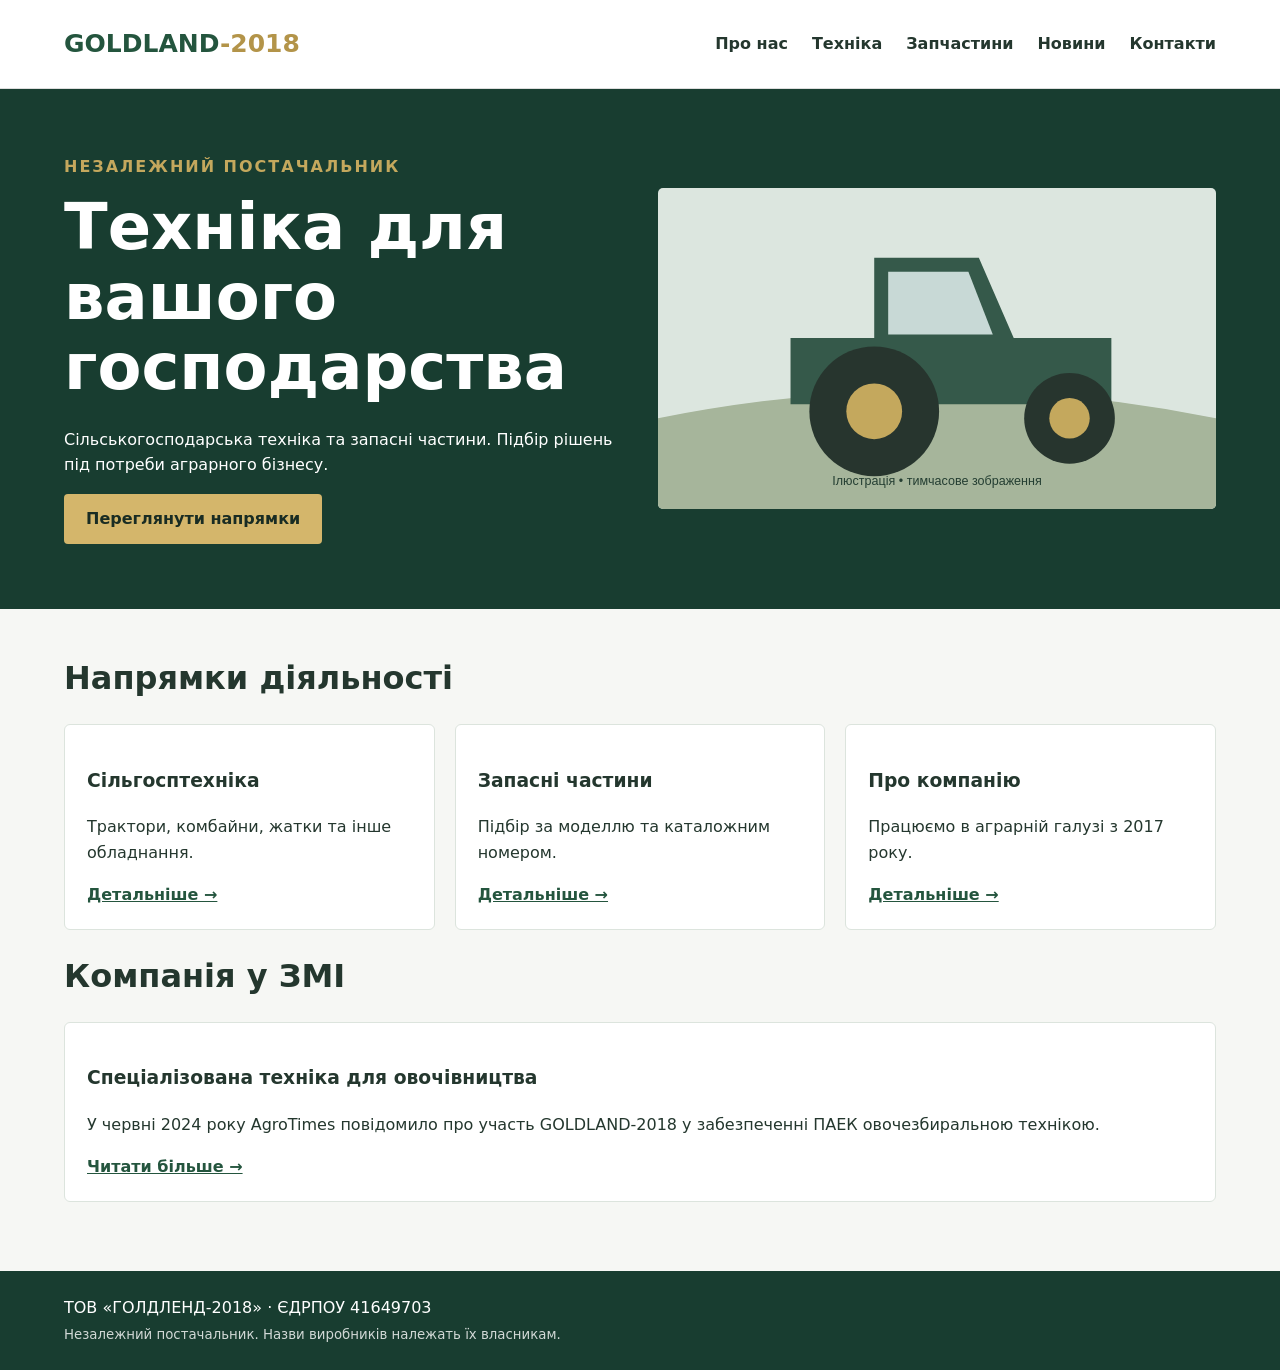
==== index.html @ c3d1851a "Build website: index.html" ====
<!doctype html><html lang="uk"><meta charset="utf-8"><meta name="viewport" content="width=device-width,initial-scale=1"><title>Головна | GOLDLAND-2018</title><link rel="stylesheet" href="css/site.css"><header><nav class="wrap"><a class="logo" href="index.html">GOLDLAND<span style="color:#b39449">-2018</span></a><a href="about.html">Про нас</a><a href="equipment.html">Техніка</a><a href="parts.html">Запчастини</a><a href="news.html">Новини</a><a href="contacts.html">Контакти</a></nav></header><main><section class="hero"><div class="wrap"><div><div class="eyebrow">НЕЗАЛЕЖНИЙ ПОСТАЧАЛЬНИК</div><h1>Техніка для вашого господарства</h1><p>Сільськогосподарська техніка та запасні частини. Підбір рішень під потреби аграрного бізнесу.</p><a class="btn" href="equipment.html">Переглянути напрямки</a></div><img src="assets/tractor.svg" alt="Тимчасова ілюстрація трактора"></div></section><section class="wrap"><h2>Напрямки діяльності</h2><div class="cards"><article class="card"><h3>Сільгосптехніка</h3><p>Трактори, комбайни, жатки та інше обладнання.</p><a href="equipment.html">Детальніше →</a></article><article class="card"><h3>Запасні частини</h3><p>Підбір за моделлю та каталожним номером.</p><a href="parts.html">Детальніше →</a></article><article class="card"><h3>Про компанію</h3><p>Працюємо в аграрній галузі з 2017 року.</p><a href="about.html">Детальніше →</a></article></div><h2>Компанія у ЗМІ</h2><article class="card"><h3>Спеціалізована техніка для овочівництва</h3><p>У червні 2024 року AgroTimes повідомило про участь GOLDLAND-2018 у забезпеченні ПАЕК овочезбиральною технікою.</p><a href="news.html">Читати більше →</a></article></section></main><footer><div class="wrap">ТОВ «ГОЛДЛЕНД-2018» · ЄДРПОУ 41649703<br><small>Незалежний постачальник. Назви виробників належать їх власникам.</small></div></footer></html>
---- css/site.css ----
*{box-sizing:border-box}body{margin:0;font:16px/1.6 system-ui,sans-serif;color:#24372e;background:#f6f7f4}a{color:inherit}header{background:white;border-bottom:1px solid #ddd;position:sticky;top:0;z-index:2}.wrap{max-width:1200px;margin:auto;padding:24px}nav{display:flex;align-items:center;gap:24px;flex-wrap:wrap}nav a{text-decoration:none;font-weight:600}.logo{font-size:25px;font-weight:900;color:#24553e;margin-right:auto}.hero{background:#183d30;color:white}.hero .wrap{display:grid;grid-template-columns:1fr 1fr;gap:36px;align-items:center;padding-block:65px}h1{font-size:clamp(36px,5vw,66px);line-height:1.1;margin:12px 0 24px}h2{font-size:32px;line-height:1.2}.eyebrow{color:#c4a85d;font-weight:800;letter-spacing:2px}.btn{display:inline-block;padding:12px 22px;background:#d4b66b;color:#192c23;text-decoration:none;font-weight:700;border-radius:4px}img{width:100%;display:block;border-radius:5px}.cards{display:grid;grid-template-columns:repeat(auto-fit,minmax(240px,1fr));gap:20px}.card{background:white;padding:22px;border:1px solid #dce4dd;border-radius:6px}.card a{font-weight:700;color:#24553e}footer{background:#183d30;color:white;margin-top:45px}small{opacity:.8}main{min-height:60vh}@media(max-width:720px){.hero .wrap{grid-template-columns:1fr}nav{gap:12px}.logo{width:100%}}
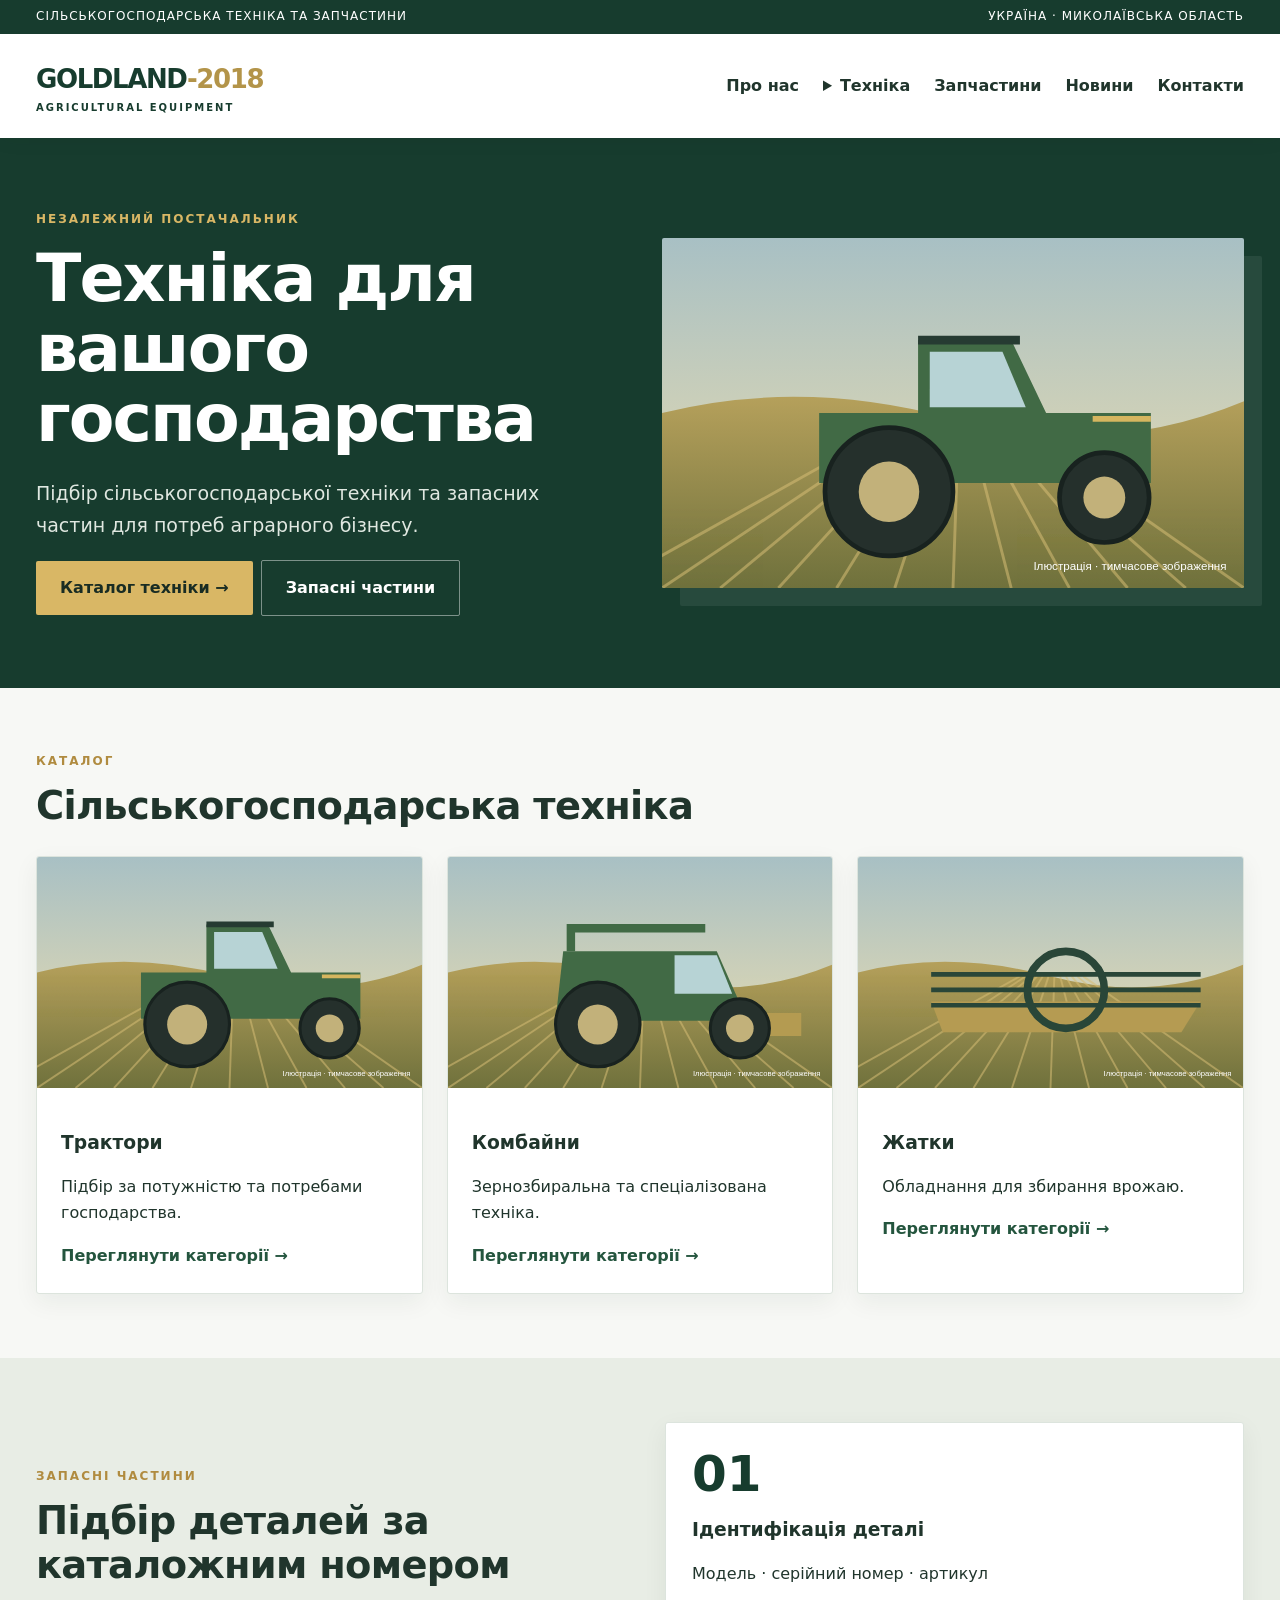
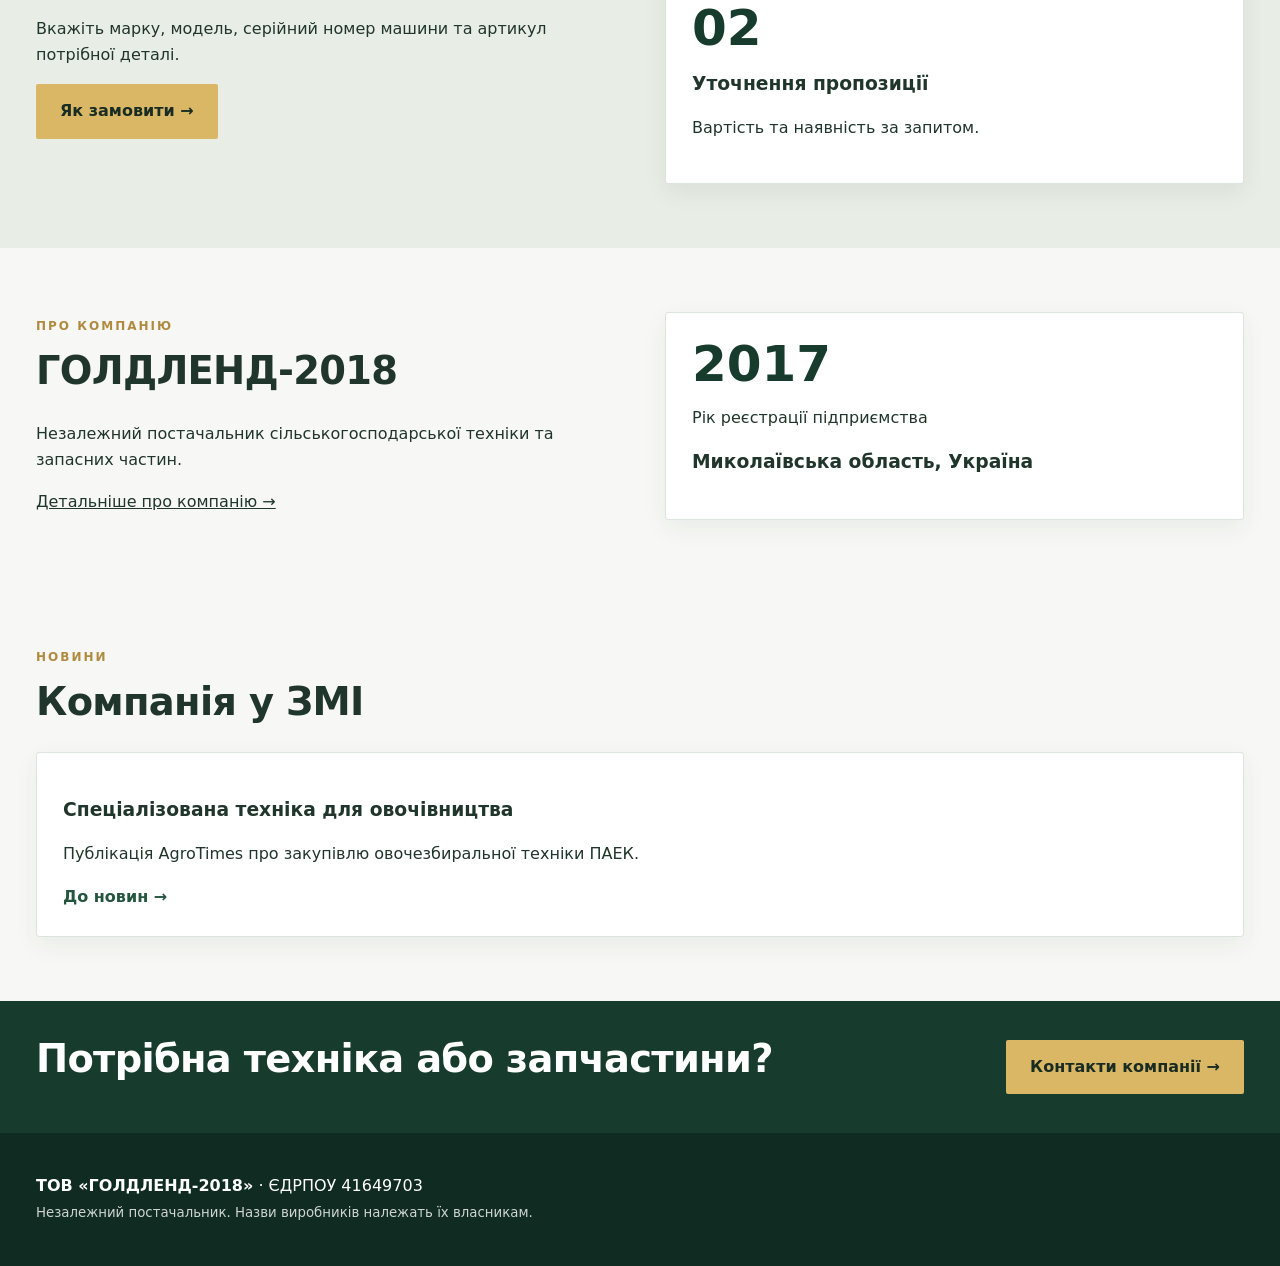
==== commit 68430c49: "Redesign homepage with catalog and navigation" ====
--- a/index.html
+++ b/index.html
@@ -1 +1 @@
-<!doctype html><html lang="uk"><meta charset="utf-8"><meta name="viewport" content="width=device-width,initial-scale=1"><title>Головна | GOLDLAND-2018</title><link rel="stylesheet" href="css/site.css"><header><nav class="wrap"><a class="logo" href="index.html">GOLDLAND<span style="color:#b39449">-2018</span></a><a href="about.html">Про нас</a><a href="equipment.html">Техніка</a><a href="parts.html">Запчастини</a><a href="news.html">Новини</a><a href="contacts.html">Контакти</a></nav></header><main><section class="hero"><div class="wrap"><div><div class="eyebrow">НЕЗАЛЕЖНИЙ ПОСТАЧАЛЬНИК</div><h1>Техніка для вашого господарства</h1><p>Сільськогосподарська техніка та запасні частини. Підбір рішень під потреби аграрного бізнесу.</p><a class="btn" href="equipment.html">Переглянути напрямки</a></div><img src="assets/tractor.svg" alt="Тимчасова ілюстрація трактора"></div></section><section class="wrap"><h2>Напрямки діяльності</h2><div class="cards"><article class="card"><h3>Сільгосптехніка</h3><p>Трактори, комбайни, жатки та інше обладнання.</p><a href="equipment.html">Детальніше →</a></article><article class="card"><h3>Запасні частини</h3><p>Підбір за моделлю та каталожним номером.</p><a href="parts.html">Детальніше →</a></article><article class="card"><h3>Про компанію</h3><p>Працюємо в аграрній галузі з 2017 року.</p><a href="about.html">Детальніше →</a></article></div><h2>Компанія у ЗМІ</h2><article class="card"><h3>Спеціалізована техніка для овочівництва</h3><p>У червні 2024 року AgroTimes повідомило про участь GOLDLAND-2018 у забезпеченні ПАЕК овочезбиральною технікою.</p><a href="news.html">Читати більше →</a></article></section></main><footer><div class="wrap">ТОВ «ГОЛДЛЕНД-2018» · ЄДРПОУ 41649703<br><small>Незалежний постачальник. Назви виробників належать їх власникам.</small></div></footer></html>+<!doctype html><html lang="uk"><head><meta charset="utf-8"><meta name="viewport" content="width=device-width,initial-scale=1"><meta name="description" content="ГОЛДЛЕНД-2018 — незалежний постачальник сільськогосподарської техніки та запасних частин."><title>GOLDLAND-2018 | Сільськогосподарська техніка</title><link rel="stylesheet" href="css/site.css"></head><body><header><div class="top"><div class="wrap"><span>СІЛЬСЬКОГОСПОДАРСЬКА ТЕХНІКА ТА ЗАПЧАСТИНИ</span><span>УКРАЇНА · МИКОЛАЇВСЬКА ОБЛАСТЬ</span></div></div><nav class="wrap"><a class="logo" href="index.html">GOLDLAND<span style="color:#b39449">-2018</span><small>AGRICULTURAL EQUIPMENT</small></a><a href="about.html">Про нас</a><details><summary>Техніка</summary><div class="menu"><a href="equipment.html">Уся техніка</a><a href="equipment.html">Трактори</a><a href="equipment.html">Комбайни та жатки</a></div></details><a href="parts.html">Запчастини</a><a href="news.html">Новини</a><a href="contacts.html">Контакти</a></nav></header><main><section class="hero"><div class="wrap"><div><div class="eyebrow">НЕЗАЛЕЖНИЙ ПОСТАЧАЛЬНИК</div><h1>Техніка для вашого господарства</h1><p>Підбір сільськогосподарської техніки та запасних частин для потреб аграрного бізнесу.</p><a class="btn" href="equipment.html">Каталог техніки →</a><a class="btn alt" href="parts.html">Запасні частини</a></div><img src="assets/field-tractor.svg" alt="Тимчасова ілюстрація трактора в полі"></div></section><section class="wrap section"><div class="eyebrow">КАТАЛОГ</div><h2>Сільськогосподарська техніка</h2><div class="cards"><article class="card machine"><img src="assets/field-tractor.svg" alt="Тимчасова ілюстрація: Трактори"><div class="body"><h3>Трактори</h3><p>Підбір за потужністю та потребами господарства.</p><a href="equipment.html">Переглянути категорії →</a></div></article><article class="card machine"><img src="assets/field-combine.svg" alt="Тимчасова ілюстрація: Комбайни"><div class="body"><h3>Комбайни</h3><p>Зернозбиральна та спеціалізована техніка.</p><a href="equipment.html">Переглянути категорії →</a></div></article><article class="card machine"><img src="assets/field-header.svg" alt="Тимчасова ілюстрація: Жатки"><div class="body"><h3>Жатки</h3><p>Обладнання для збирання врожаю.</p><a href="equipment.html">Переглянути категорії →</a></div></article></div></section><section class="band"><div class="wrap section split"><div><div class="eyebrow">ЗАПАСНІ ЧАСТИНИ</div><h2>Підбір деталей за каталожним номером</h2><p>Вкажіть марку, модель, серійний номер машини та артикул потрібної деталі.</p><a class="btn" href="parts.html">Як замовити →</a></div><div class="card"><div class="number">01</div><h3>Ідентифікація деталі</h3><p>Модель · серійний номер · артикул</p><div class="number">02</div><h3>Уточнення пропозиції</h3><p>Вартість та наявність за запитом.</p></div></div></section><section class="wrap section split"><div><div class="eyebrow">ПРО КОМПАНІЮ</div><h2>ГОЛДЛЕНД-2018</h2><p>Незалежний постачальник сільськогосподарської техніки та запасних частин.</p><a href="about.html">Детальніше про компанію →</a></div><div class="card"><div class="number">2017</div><p>Рік реєстрації підприємства</p><h3>Миколаївська область, Україна</h3></div></section><section class="wrap section"><div class="eyebrow">НОВИНИ</div><h2>Компанія у ЗМІ</h2><div class="card"><h3>Спеціалізована техніка для овочівництва</h3><p>Публікація AgroTimes про закупівлю овочезбиральної техніки ПАЕК.</p><a href="news.html">До новин →</a></div></section><section class="cta"><div class="wrap"><h2>Потрібна техніка або запчастини?</h2><a class="btn" href="contacts.html">Контакти компанії →</a></div></section></main><footer><div class="wrap"><strong>ТОВ «ГОЛДЛЕНД-2018»</strong> · ЄДРПОУ 41649703<br><small>Незалежний постачальник. Назви виробників належать їх власникам.</small></div></footer></body></html>
--- a/css/site.css
+++ b/css/site.css
@@ -1 +1 @@
-*{box-sizing:border-box}body{margin:0;font:16px/1.6 system-ui,sans-serif;color:#24372e;background:#f6f7f4}a{color:inherit}header{background:white;border-bottom:1px solid #ddd;position:sticky;top:0;z-index:2}.wrap{max-width:1200px;margin:auto;padding:24px}nav{display:flex;align-items:center;gap:24px;flex-wrap:wrap}nav a{text-decoration:none;font-weight:600}.logo{font-size:25px;font-weight:900;color:#24553e;margin-right:auto}.hero{background:#183d30;color:white}.hero .wrap{display:grid;grid-template-columns:1fr 1fr;gap:36px;align-items:center;padding-block:65px}h1{font-size:clamp(36px,5vw,66px);line-height:1.1;margin:12px 0 24px}h2{font-size:32px;line-height:1.2}.eyebrow{color:#c4a85d;font-weight:800;letter-spacing:2px}.btn{display:inline-block;padding:12px 22px;background:#d4b66b;color:#192c23;text-decoration:none;font-weight:700;border-radius:4px}img{width:100%;display:block;border-radius:5px}.cards{display:grid;grid-template-columns:repeat(auto-fit,minmax(240px,1fr));gap:20px}.card{background:white;padding:22px;border:1px solid #dce4dd;border-radius:6px}.card a{font-weight:700;color:#24553e}footer{background:#183d30;color:white;margin-top:45px}small{opacity:.8}main{min-height:60vh}@media(max-width:720px){.hero .wrap{grid-template-columns:1fr}nav{gap:12px}.logo{width:100%}}+:root{--green:#173c2e;--gold:#d9b765;--ink:#20352c;--muted:#65736b}*{box-sizing:border-box}body{margin:0;font:16px/1.65 system-ui,sans-serif;color:var(--ink);background:#f7f8f5}a{color:inherit}a:focus-visible,summary:focus-visible{outline:3px solid #b48a35;outline-offset:4px}.wrap{max-width:1320px;margin:auto;padding:24px 36px}header{background:white;position:sticky;top:0;z-index:5;box-shadow:0 2px 18px #142c2010}.top{background:var(--green);color:white;font-size:12px;letter-spacing:1px}.top .wrap{padding-block:7px;display:flex;justify-content:space-between}nav{display:flex;align-items:center;gap:24px;flex-wrap:wrap}nav a{text-decoration:none;font-weight:650}nav a:hover{color:#a27c2c}.logo{font-size:26px;font-weight:900;letter-spacing:-1.4px;color:var(--green);margin-right:auto}.logo small{display:block;font-size:10px;letter-spacing:2px;line-height:1.3}details{position:relative}summary{cursor:pointer;font-weight:650}details .menu{position:absolute;top:35px;left:0;min-width:230px;background:white;box-shadow:0 10px 30px #0002;padding:16px;display:grid;gap:10px}.hero{background:var(--green);color:white;overflow:hidden}.hero .wrap{display:grid;grid-template-columns:1fr 1fr;gap:44px;align-items:center;padding-block:72px}.hero img{aspect-ratio:5/3;object-fit:cover;border-radius:2px;box-shadow:18px 18px 0 #ffffff12}h1{font-size:clamp(38px,5.2vw,76px);line-height:1.05;letter-spacing:-2px;margin:15px 0 24px}h2{font-size:clamp(27px,3vw,42px);line-height:1.15;letter-spacing:-.7px;margin:12px 0 28px}h3{line-height:1.3}.hero p{font-size:19px;color:#e0e8e1;max-width:530px}.eyebrow{color:#b08b3f;font-size:12px;font-weight:850;letter-spacing:2px}.hero .eyebrow{color:var(--gold)}.btn{display:inline-block;padding:14px 24px;background:var(--gold);color:#192c23;text-decoration:none;font-weight:750;border-radius:2px}.btn:hover{background:#f0d28b}.btn.alt{background:transparent;color:white;border:1px solid #ffffff70;margin-left:8px}img{width:100%;display:block}.section{padding-block:64px}.cards{display:grid;grid-template-columns:repeat(auto-fit,minmax(240px,1fr));gap:24px}.card{background:white;padding:26px;border:1px solid #dce4dd;border-radius:3px;box-shadow:0 8px 24px #172e2010}.card a{font-weight:750;color:#24553e;text-decoration:none}.machine{padding:0;overflow:hidden}.machine img{aspect-ratio:5/3;object-fit:cover;transition:transform .3s}.machine:hover img{transform:scale(1.035)}.machine .body{padding:24px}.band{background:#e8ede5}.split{display:grid;grid-template-columns:1fr 1fr;gap:50px;align-items:center}.number{font-size:50px;font-weight:850;color:var(--green);line-height:1}.cta{background:var(--green);color:white}.cta .wrap{display:flex;align-items:center;justify-content:space-between;gap:24px}footer{background:#102b22;color:white;margin-top:0}footer .wrap{padding-block:40px}footer small{opacity:.8}main{min-height:60vh}@media(max-width:850px){.hero .wrap,.split{grid-template-columns:1fr}.wrap{padding-inline:20px}nav{gap:14px}.logo{width:100%}.hero .wrap{padding-block:40px}.section{padding-block:40px}.cta .wrap{display:block}.btn.alt{margin:8px 0}.top .wrap{display:block}details .menu{position:static;box-shadow:none}.hero img{box-shadow:none}}
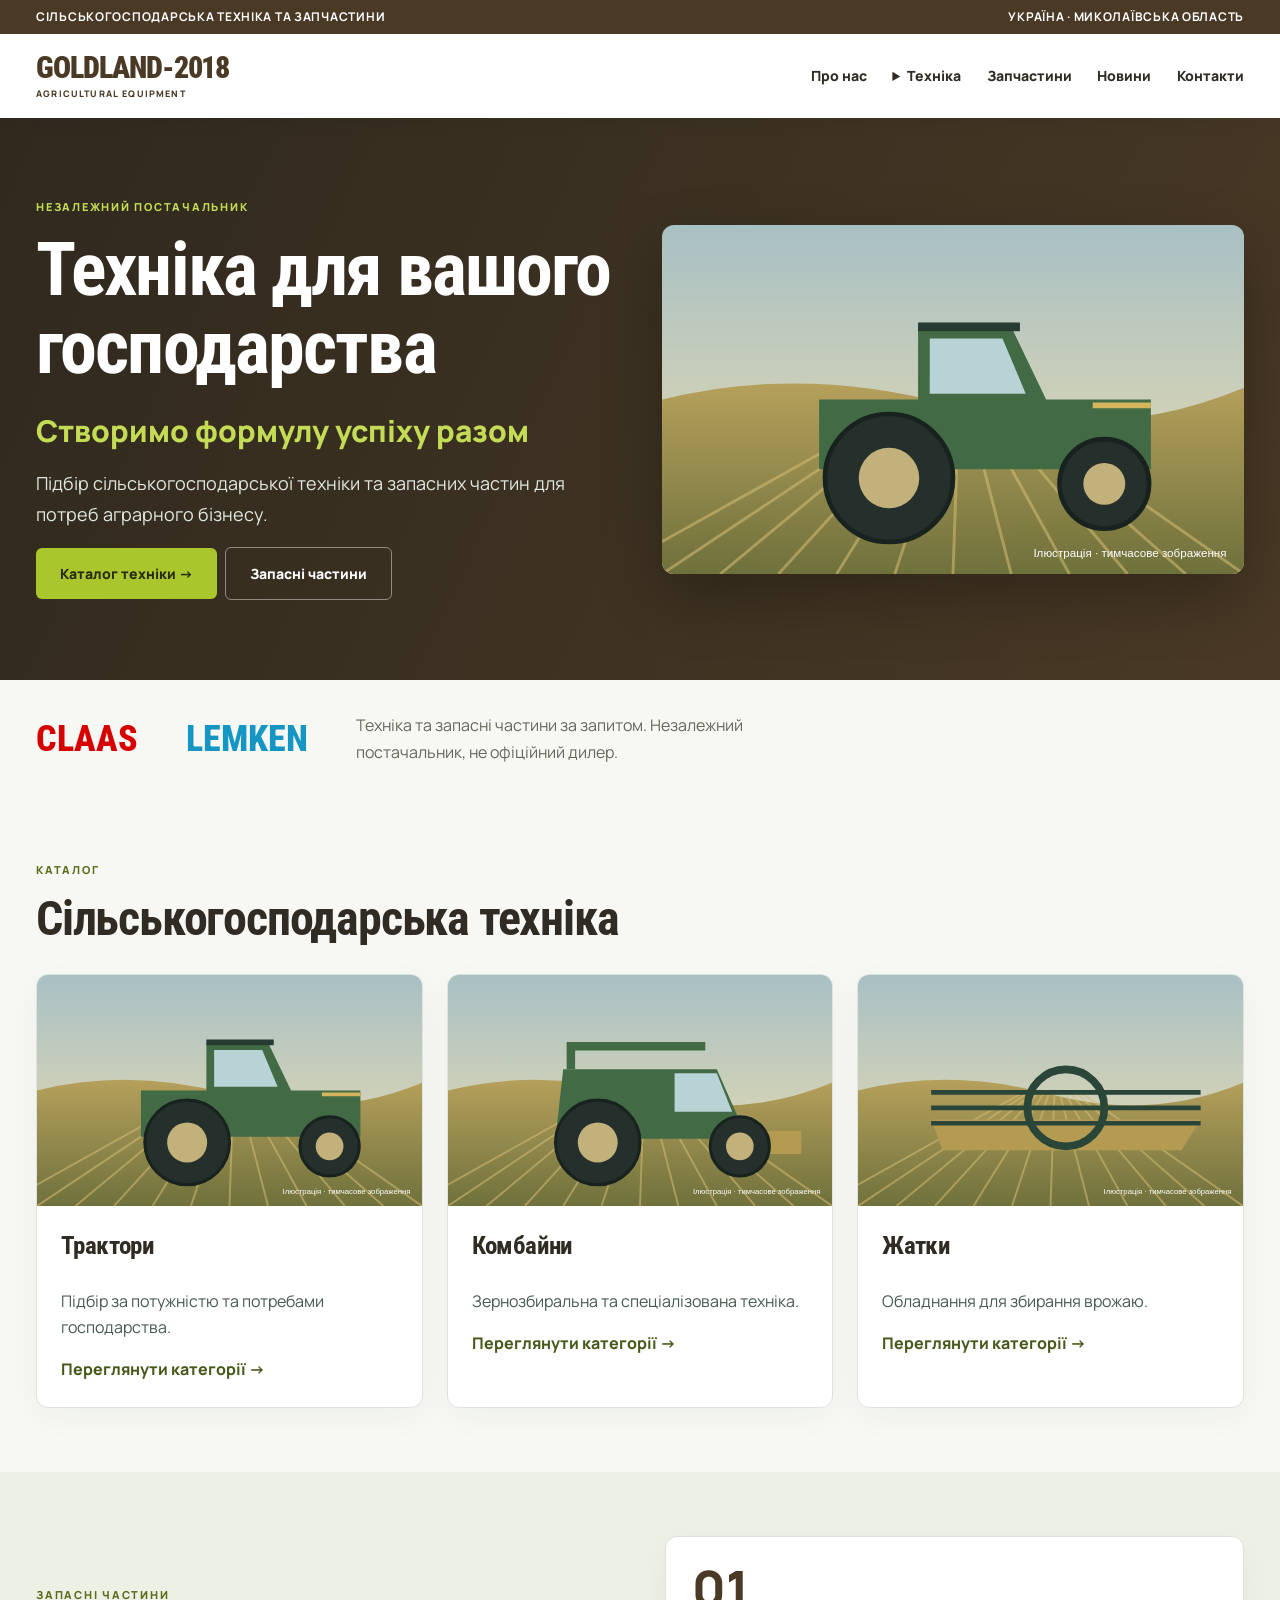
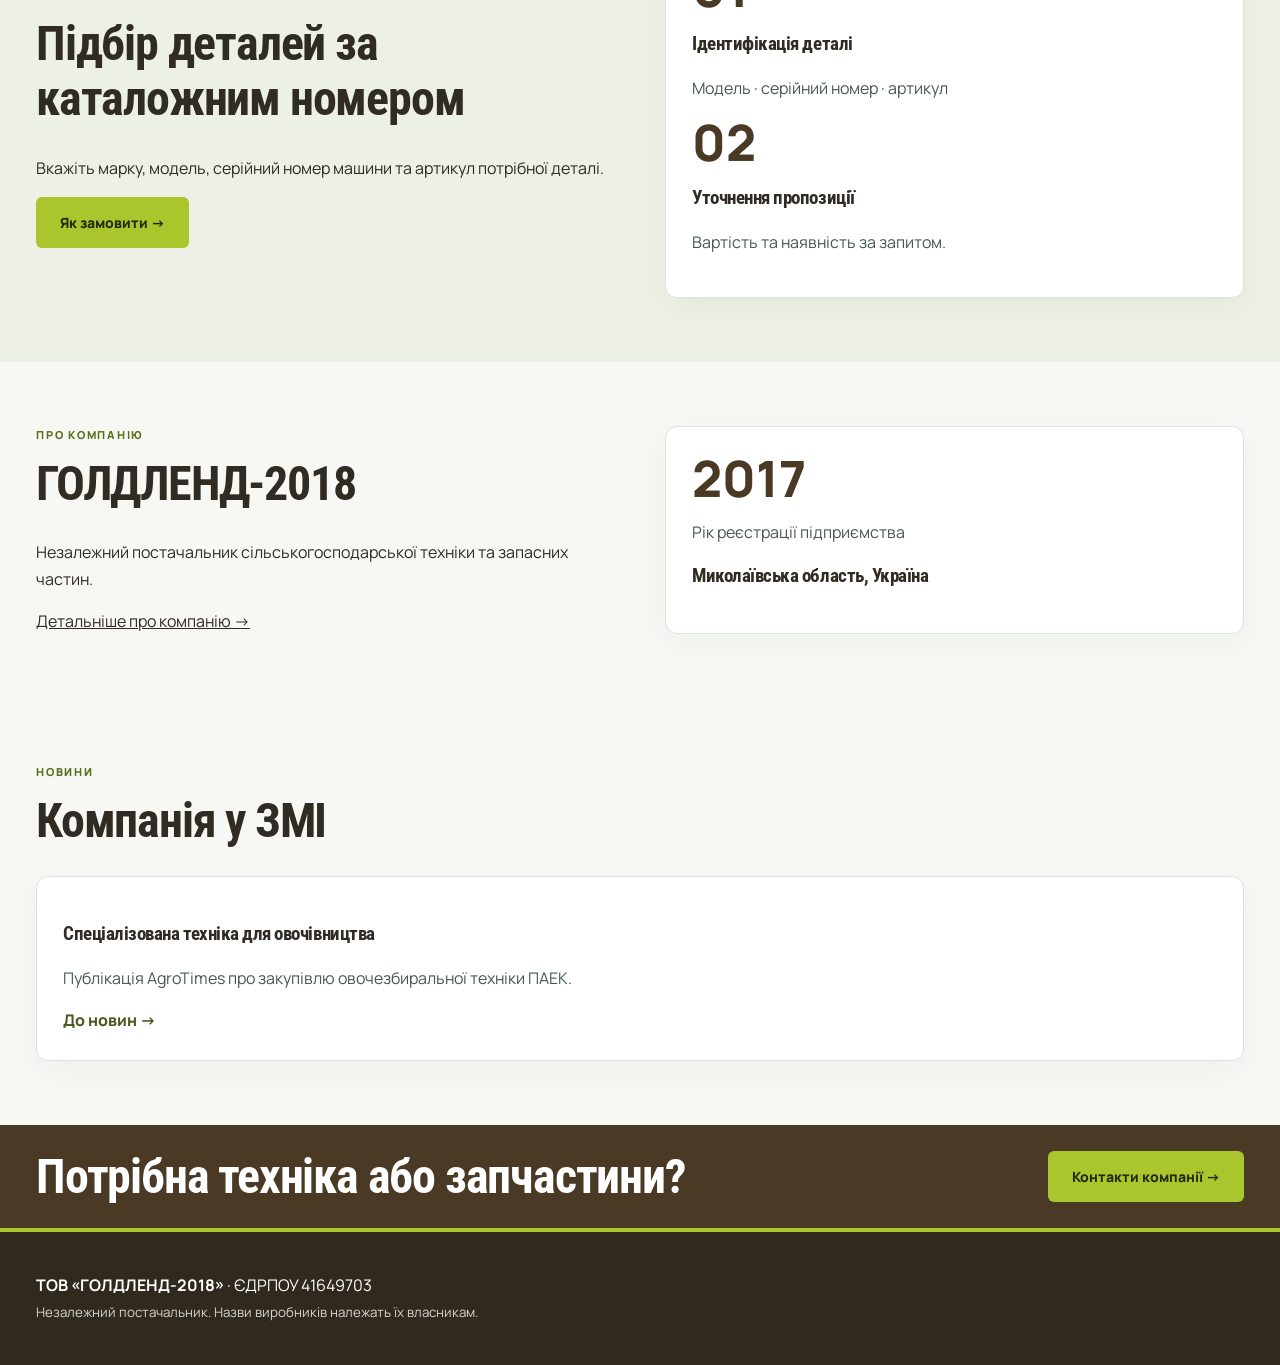
==== commit e8245041: "Add original company slogan and independent manufacturer section" ====
--- a/index.html
+++ b/index.html
@@ -1 +1 @@
-<!doctype html><html lang="uk"><head><meta charset="utf-8"><meta name="viewport" content="width=device-width,initial-scale=1"><meta name="description" content="ГОЛДЛЕНД-2018 — незалежний постачальник сільськогосподарської техніки та запасних частин."><title>GOLDLAND-2018 | Сільськогосподарська техніка</title><link rel="stylesheet" href="css/site.css"></head><body><header><div class="top"><div class="wrap"><span>СІЛЬСЬКОГОСПОДАРСЬКА ТЕХНІКА ТА ЗАПЧАСТИНИ</span><span>УКРАЇНА · МИКОЛАЇВСЬКА ОБЛАСТЬ</span></div></div><nav class="wrap"><a class="logo" href="index.html">GOLDLAND<span style="color:#b39449">-2018</span><small>AGRICULTURAL EQUIPMENT</small></a><a href="about.html">Про нас</a><details><summary>Техніка</summary><div class="menu"><a href="equipment.html">Уся техніка</a><a href="equipment.html">Трактори</a><a href="equipment.html">Комбайни та жатки</a></div></details><a href="parts.html">Запчастини</a><a href="news.html">Новини</a><a href="contacts.html">Контакти</a></nav></header><main><section class="hero"><div class="wrap"><div><div class="eyebrow">НЕЗАЛЕЖНИЙ ПОСТАЧАЛЬНИК</div><h1>Техніка для вашого господарства</h1><p>Підбір сільськогосподарської техніки та запасних частин для потреб аграрного бізнесу.</p><a class="btn" href="equipment.html">Каталог техніки →</a><a class="btn alt" href="parts.html">Запасні частини</a></div><img src="assets/field-tractor.svg" alt="Тимчасова ілюстрація трактора в полі"></div></section><section class="wrap section"><div class="eyebrow">КАТАЛОГ</div><h2>Сільськогосподарська техніка</h2><div class="cards"><article class="card machine"><img src="assets/field-tractor.svg" alt="Тимчасова ілюстрація: Трактори"><div class="body"><h3>Трактори</h3><p>Підбір за потужністю та потребами господарства.</p><a href="equipment.html">Переглянути категорії →</a></div></article><article class="card machine"><img src="assets/field-combine.svg" alt="Тимчасова ілюстрація: Комбайни"><div class="body"><h3>Комбайни</h3><p>Зернозбиральна та спеціалізована техніка.</p><a href="equipment.html">Переглянути категорії →</a></div></article><article class="card machine"><img src="assets/field-header.svg" alt="Тимчасова ілюстрація: Жатки"><div class="body"><h3>Жатки</h3><p>Обладнання для збирання врожаю.</p><a href="equipment.html">Переглянути категорії →</a></div></article></div></section><section class="band"><div class="wrap section split"><div><div class="eyebrow">ЗАПАСНІ ЧАСТИНИ</div><h2>Підбір деталей за каталожним номером</h2><p>Вкажіть марку, модель, серійний номер машини та артикул потрібної деталі.</p><a class="btn" href="parts.html">Як замовити →</a></div><div class="card"><div class="number">01</div><h3>Ідентифікація деталі</h3><p>Модель · серійний номер · артикул</p><div class="number">02</div><h3>Уточнення пропозиції</h3><p>Вартість та наявність за запитом.</p></div></div></section><section class="wrap section split"><div><div class="eyebrow">ПРО КОМПАНІЮ</div><h2>ГОЛДЛЕНД-2018</h2><p>Незалежний постачальник сільськогосподарської техніки та запасних частин.</p><a href="about.html">Детальніше про компанію →</a></div><div class="card"><div class="number">2017</div><p>Рік реєстрації підприємства</p><h3>Миколаївська область, Україна</h3></div></section><section class="wrap section"><div class="eyebrow">НОВИНИ</div><h2>Компанія у ЗМІ</h2><div class="card"><h3>Спеціалізована техніка для овочівництва</h3><p>Публікація AgroTimes про закупівлю овочезбиральної техніки ПАЕК.</p><a href="news.html">До новин →</a></div></section><section class="cta"><div class="wrap"><h2>Потрібна техніка або запчастини?</h2><a class="btn" href="contacts.html">Контакти компанії →</a></div></section></main><footer><div class="wrap"><strong>ТОВ «ГОЛДЛЕНД-2018»</strong> · ЄДРПОУ 41649703<br><small>Незалежний постачальник. Назви виробників належать їх власникам.</small></div></footer></body></html>+<!doctype html><html lang="uk"><head><meta charset="utf-8"><meta name="viewport" content="width=device-width,initial-scale=1"><meta name="description" content="ГОЛДЛЕНД-2018 — незалежний постачальник сільськогосподарської техніки та запасних частин."><title>GOLDLAND-2018 | Сільськогосподарська техніка</title><link rel="stylesheet" href="css/site.css"></head><body><header><div class="top"><div class="wrap"><span>СІЛЬСЬКОГОСПОДАРСЬКА ТЕХНІКА ТА ЗАПЧАСТИНИ</span><span>УКРАЇНА · МИКОЛАЇВСЬКА ОБЛАСТЬ</span></div></div><nav class="wrap"><a class="logo" href="index.html">GOLDLAND<span style="color:#b39449">-2018</span><small>AGRICULTURAL EQUIPMENT</small></a><a href="about.html">Про нас</a><details><summary>Техніка</summary><div class="menu"><a href="equipment.html">Уся техніка</a><a href="equipment.html">Трактори</a><a href="equipment.html">Комбайни та жатки</a></div></details><a href="parts.html">Запчастини</a><a href="news.html">Новини</a><a href="contacts.html">Контакти</a></nav></header><main><section class="hero"><div class="wrap"><div><div class="eyebrow">НЕЗАЛЕЖНИЙ ПОСТАЧАЛЬНИК</div><h1>Техніка для вашого господарства</h1><div class="brand-slogan">Створимо формулу успіху разом</div><p>Підбір сільськогосподарської техніки та запасних частин для потреб аграрного бізнесу.</p><a class="btn" href="equipment.html">Каталог техніки →</a><a class="btn alt" href="parts.html">Запасні частини</a></div><img src="assets/field-tractor.svg" alt="Тимчасова ілюстрація трактора в полі"></div></section><section class="wrap brand-strip" aria-label="Марки техніки"><strong class="claas">CLAAS</strong><strong class="lemken">LEMKEN</strong><p>Техніка та запасні частини за запитом. Незалежний постачальник, не офіційний дилер.</p></section><section class="wrap section"><div class="eyebrow">КАТАЛОГ</div><h2>Сільськогосподарська техніка</h2><div class="cards"><article class="card machine"><img src="assets/field-tractor.svg" alt="Тимчасова ілюстрація: Трактори"><div class="body"><h3>Трактори</h3><p>Підбір за потужністю та потребами господарства.</p><a href="equipment.html">Переглянути категорії →</a></div></article><article class="card machine"><img src="assets/field-combine.svg" alt="Тимчасова ілюстрація: Комбайни"><div class="body"><h3>Комбайни</h3><p>Зернозбиральна та спеціалізована техніка.</p><a href="equipment.html">Переглянути категорії →</a></div></article><article class="card machine"><img src="assets/field-header.svg" alt="Тимчасова ілюстрація: Жатки"><div class="body"><h3>Жатки</h3><p>Обладнання для збирання врожаю.</p><a href="equipment.html">Переглянути категорії →</a></div></article></div></section><section class="band"><div class="wrap section split"><div><div class="eyebrow">ЗАПАСНІ ЧАСТИНИ</div><h2>Підбір деталей за каталожним номером</h2><p>Вкажіть марку, модель, серійний номер машини та артикул потрібної деталі.</p><a class="btn" href="parts.html">Як замовити →</a></div><div class="card"><div class="number">01</div><h3>Ідентифікація деталі</h3><p>Модель · серійний номер · артикул</p><div class="number">02</div><h3>Уточнення пропозиції</h3><p>Вартість та наявність за запитом.</p></div></div></section><section class="wrap section split"><div><div class="eyebrow">ПРО КОМПАНІЮ</div><h2>ГОЛДЛЕНД-2018</h2><p>Незалежний постачальник сільськогосподарської техніки та запасних частин.</p><a href="about.html">Детальніше про компанію →</a></div><div class="card"><div class="number">2017</div><p>Рік реєстрації підприємства</p><h3>Миколаївська область, Україна</h3></div></section><section class="wrap section"><div class="eyebrow">НОВИНИ</div><h2>Компанія у ЗМІ</h2><div class="card"><h3>Спеціалізована техніка для овочівництва</h3><p>Публікація AgroTimes про закупівлю овочезбиральної техніки ПАЕК.</p><a href="news.html">До новин →</a></div></section><section class="cta"><div class="wrap"><h2>Потрібна техніка або запчастини?</h2><a class="btn" href="contacts.html">Контакти компанії →</a></div></section></main><footer><div class="wrap"><strong>ТОВ «ГОЛДЛЕНД-2018»</strong> · ЄДРПОУ 41649703<br><small>Незалежний постачальник. Назви виробників належать їх власникам.</small></div></footer></body></html>
--- a/css/site.css
+++ b/css/site.css
@@ -1 +1,13 @@
-:root{--green:#173c2e;--gold:#d9b765;--ink:#20352c;--muted:#65736b}*{box-sizing:border-box}body{margin:0;font:16px/1.65 system-ui,sans-serif;color:var(--ink);background:#f7f8f5}a{color:inherit}a:focus-visible,summary:focus-visible{outline:3px solid #b48a35;outline-offset:4px}.wrap{max-width:1320px;margin:auto;padding:24px 36px}header{background:white;position:sticky;top:0;z-index:5;box-shadow:0 2px 18px #142c2010}.top{background:var(--green);color:white;font-size:12px;letter-spacing:1px}.top .wrap{padding-block:7px;display:flex;justify-content:space-between}nav{display:flex;align-items:center;gap:24px;flex-wrap:wrap}nav a{text-decoration:none;font-weight:650}nav a:hover{color:#a27c2c}.logo{font-size:26px;font-weight:900;letter-spacing:-1.4px;color:var(--green);margin-right:auto}.logo small{display:block;font-size:10px;letter-spacing:2px;line-height:1.3}details{position:relative}summary{cursor:pointer;font-weight:650}details .menu{position:absolute;top:35px;left:0;min-width:230px;background:white;box-shadow:0 10px 30px #0002;padding:16px;display:grid;gap:10px}.hero{background:var(--green);color:white;overflow:hidden}.hero .wrap{display:grid;grid-template-columns:1fr 1fr;gap:44px;align-items:center;padding-block:72px}.hero img{aspect-ratio:5/3;object-fit:cover;border-radius:2px;box-shadow:18px 18px 0 #ffffff12}h1{font-size:clamp(38px,5.2vw,76px);line-height:1.05;letter-spacing:-2px;margin:15px 0 24px}h2{font-size:clamp(27px,3vw,42px);line-height:1.15;letter-spacing:-.7px;margin:12px 0 28px}h3{line-height:1.3}.hero p{font-size:19px;color:#e0e8e1;max-width:530px}.eyebrow{color:#b08b3f;font-size:12px;font-weight:850;letter-spacing:2px}.hero .eyebrow{color:var(--gold)}.btn{display:inline-block;padding:14px 24px;background:var(--gold);color:#192c23;text-decoration:none;font-weight:750;border-radius:2px}.btn:hover{background:#f0d28b}.btn.alt{background:transparent;color:white;border:1px solid #ffffff70;margin-left:8px}img{width:100%;display:block}.section{padding-block:64px}.cards{display:grid;grid-template-columns:repeat(auto-fit,minmax(240px,1fr));gap:24px}.card{background:white;padding:26px;border:1px solid #dce4dd;border-radius:3px;box-shadow:0 8px 24px #172e2010}.card a{font-weight:750;color:#24553e;text-decoration:none}.machine{padding:0;overflow:hidden}.machine img{aspect-ratio:5/3;object-fit:cover;transition:transform .3s}.machine:hover img{transform:scale(1.035)}.machine .body{padding:24px}.band{background:#e8ede5}.split{display:grid;grid-template-columns:1fr 1fr;gap:50px;align-items:center}.number{font-size:50px;font-weight:850;color:var(--green);line-height:1}.cta{background:var(--green);color:white}.cta .wrap{display:flex;align-items:center;justify-content:space-between;gap:24px}footer{background:#102b22;color:white;margin-top:0}footer .wrap{padding-block:40px}footer small{opacity:.8}main{min-height:60vh}@media(max-width:850px){.hero .wrap,.split{grid-template-columns:1fr}.wrap{padding-inline:20px}nav{gap:14px}.logo{width:100%}.hero .wrap{padding-block:40px}.section{padding-block:40px}.cta .wrap{display:block}.btn.alt{margin:8px 0}.top .wrap{display:block}details .menu{position:static;box-shadow:none}.hero img{box-shadow:none}}+@import url('https://fonts.googleapis.com/css2?family=Manrope:wght@400;500;600;700;800&family=Roboto+Condensed:wght@500;600;700;800&display=swap');
+:root{--green:#173c2e;--gold:#d9b765;--ink:#20352c;--muted:#65736b}*{box-sizing:border-box}body{margin:0;font:16px/1.65 system-ui,sans-serif;color:var(--ink);background:#f7f8f5}a{color:inherit}a:focus-visible,summary:focus-visible{outline:3px solid #b48a35;outline-offset:4px}.wrap{max-width:1320px;margin:auto;padding:24px 36px}header{background:white;position:sticky;top:0;z-index:5;box-shadow:0 2px 18px #142c2010}.top{background:var(--green);color:white;font-size:12px;letter-spacing:1px}.top .wrap{padding-block:7px;display:flex;justify-content:space-between}nav{display:flex;align-items:center;gap:24px;flex-wrap:wrap}nav a{text-decoration:none;font-weight:650}nav a:hover{color:#a27c2c}.logo{font-size:26px;font-weight:900;letter-spacing:-1.4px;color:var(--green);margin-right:auto}.logo small{display:block;font-size:10px;letter-spacing:2px;line-height:1.3}details{position:relative}summary{cursor:pointer;font-weight:650}details .menu{position:absolute;top:35px;left:0;min-width:230px;background:white;box-shadow:0 10px 30px #0002;padding:16px;display:grid;gap:10px}.hero{background:var(--green);color:white;overflow:hidden}.hero .wrap{display:grid;grid-template-columns:1fr 1fr;gap:44px;align-items:center;padding-block:72px}.hero img{aspect-ratio:5/3;object-fit:cover;border-radius:2px;box-shadow:18px 18px 0 #ffffff12}h1{font-size:clamp(38px,5.2vw,76px);line-height:1.05;letter-spacing:-2px;margin:15px 0 24px}h2{font-size:clamp(27px,3vw,42px);line-height:1.15;letter-spacing:-.7px;margin:12px 0 28px}h3{line-height:1.3}.hero p{font-size:19px;color:#e0e8e1;max-width:530px}.eyebrow{color:#b08b3f;font-size:12px;font-weight:850;letter-spacing:2px}.hero .eyebrow{color:var(--gold)}.btn{display:inline-block;padding:14px 24px;background:var(--gold);color:#192c23;text-decoration:none;font-weight:750;border-radius:2px}.btn:hover{background:#f0d28b}.btn.alt{background:transparent;color:white;border:1px solid #ffffff70;margin-left:8px}img{width:100%;display:block}.section{padding-block:64px}.cards{display:grid;grid-template-columns:repeat(auto-fit,minmax(240px,1fr));gap:24px}.card{background:white;padding:26px;border:1px solid #dce4dd;border-radius:3px;box-shadow:0 8px 24px #172e2010}.card a{font-weight:750;color:#24553e;text-decoration:none}.machine{padding:0;overflow:hidden}.machine img{aspect-ratio:5/3;object-fit:cover;transition:transform .3s}.machine:hover img{transform:scale(1.035)}.machine .body{padding:24px}.band{background:#e8ede5}.split{display:grid;grid-template-columns:1fr 1fr;gap:50px;align-items:center}.number{font-size:50px;font-weight:850;color:var(--green);line-height:1}.cta{background:var(--green);color:white}.cta .wrap{display:flex;align-items:center;justify-content:space-between;gap:24px}footer{background:#102b22;color:white;margin-top:0}footer .wrap{padding-block:40px}footer small{opacity:.8}main{min-height:60vh}@media(max-width:850px){.hero .wrap,.split{grid-template-columns:1fr}.wrap{padding-inline:20px}nav{gap:14px}.logo{width:100%}.hero .wrap{padding-block:40px}.section{padding-block:40px}.cta .wrap{display:block}.btn.alt{margin:8px 0}.top .wrap{display:block}details .menu{position:static;box-shadow:none}.hero img{box-shadow:none}}
+.gallery{display:grid;grid-template-columns:repeat(auto-fill,minmax(90px,1fr));gap:10px}.gallery button{padding:0;border:2px solid transparent;background:white;cursor:pointer}.gallery button:hover,.gallery button:focus-visible{border-color:#b39449}.gallery img{aspect-ratio:4/3;object-fit:cover}.split #main-photo{aspect-ratio:4/3;object-fit:contain;background:#e8ede5}
+.photo-controls{display:flex;justify-content:space-between;gap:8px;margin-top:12px}.photo-controls button,.photo-dialog button{cursor:pointer;border:0;padding:12px;background:#173c2e;color:white;font:inherit;border-radius:4px}.gallery button[aria-pressed=true]{border-color:#b39449}.photo-dialog{border:0;background:#111;color:white;width:96vw;max-width:96vw;height:94vh;max-height:94vh;padding:48px 55px;position:fixed}.photo-dialog::backdrop{background:#000d}.photo-dialog img{width:100%;height:100%;object-fit:contain}.photo-dialog button{position:absolute;background:#ffffff25;font-size:24px}.close-photo{top:5px;right:10px}.prev-photo{left:5px;top:45%}.next-photo{right:5px;top:45%}.photo-dialog output{position:absolute;bottom:10px;left:50%;transform:translateX(-50%)}
+
+/* Editorial visual refresh */
+:root{--green:#173e2f;--gold:#dcb96b}body{background:#f5f6f2}nav .logo{letter-spacing:-1.6px}.hero{background:linear-gradient(115deg,#112d23,#24513d)}.hero img{border-radius:12px;box-shadow:0 24px 60px #0004}.btn{border-radius:6px}.card{border-radius:12px;box-shadow:0 9px 32px #1635280a}.machine img{background:#e8ede5}.machine .body h3{font-size:22px;margin-top:0}.company-hero{background:linear-gradient(120deg,#102b22,#315b42);color:white}.company-hero .wrap{padding-block:80px}.company-hero p{font-size:21px;max-width:720px;color:#e0e8e1}.company-hero .eyebrow{color:var(--gold)}.fact-grid{display:grid;grid-template-columns:1fr 1fr;gap:12px}.fact-grid div{padding:26px 18px;background:white;border:1px solid #dce4dd;border-radius:10px}.fact-grid strong{display:block;font-size:clamp(24px,3vw,42px);line-height:1.15;color:var(--green);letter-spacing:-1px}.fact-grid span{font-size:14px;color:var(--muted)}.stepnum{font-size:36px;color:#a98439;font-weight:800}.section .card p{color:#48594f}.cta h2{margin:0}@media(max-width:500px){.fact-grid div{padding:15px 10px}.fact-grid strong{letter-spacing:0}.company-hero .wrap{padding-block:45px}.photo-dialog{padding:44px 36px}}
+
+/* Brand typography and navigation */
+body{font-family:Manrope,Arial,sans-serif;font-size:16px;line-height:1.65}h1,h2,h3{font-family:"Roboto Condensed",Arial,sans-serif;font-weight:700;letter-spacing:-.025em}h1{font-size:clamp(42px,5.8vw,82px)}h2{font-size:clamp(30px,3.8vw,48px)}nav{gap:clamp(12px,2vw,30px);padding-block:18px!important}nav a,nav summary{font-size:14px;font-weight:800}nav .logo{font-family:"Roboto Condensed",Arial,sans-serif;font-size:30px;letter-spacing:-.035em;line-height:1.05;position:relative;padding-left:49px;min-height:42px;display:block}nav .logo:before{content:"";position:absolute;left:0;top:0;width:40px;height:40px;background:url('../assets/brand-mark.svg') center/contain no-repeat}nav .logo small{font-family:Manrope,Arial,sans-serif;font-size:9px;letter-spacing:.13em;margin-top:5px}.top{font-weight:700;letter-spacing:.06em}.hero .wrap{padding-block:80px}.hero p{font-size:18px;line-height:1.7}.btn{font-size:14px;font-weight:800;transition:background .2s,transform .2s}.btn:hover{transform:translateY(-2px)}.machine{transition:box-shadow .2s,transform .2s}.machine:hover{box-shadow:0 16px 36px #173e2f18;transform:translateY(-3px)}.machine .body{padding:24px}.machine .body h3{font-size:25px}.eyebrow{font-size:11px;letter-spacing:.16em}.card a:hover{text-decoration:underline}footer{border-top:4px solid var(--gold)}@media(max-width:850px){header{position:relative}.hero .wrap{padding-block:44px}nav .logo{width:100%}nav a,nav summary{font-size:13px}}@media(prefers-reduced-motion:reduce){*{transition:none!important;scroll-behavior:auto!important}}
+
+/* Company palette */
+:root{--green:#493925;--gold:#a9c62d;--ink:#302b23;--muted:#66675c}body{background:#f7f8f3}.hero,.company-hero{background:linear-gradient(115deg,#30291e,#493925)}.hero .eyebrow,.company-hero .eyebrow{color:#c4dc55}.btn{background:#a9c62d;color:#242b10}.btn:hover{background:#c3dc50}.card a{color:#46591a}.eyebrow{color:#596d1b}.top{background:#493925}footer{background:#30291e;border-color:#a9c62d}.band{background:#edf0e4}.cta{background:#493925}.brand-strip{display:flex;align-items:center;gap:48px;flex-wrap:wrap;padding-block:32px}.brand-strip strong{font:800 36px 'Roboto Condensed',Arial,sans-serif}.brand-strip .claas{color:#d60000}.brand-strip .lemken{color:#1595c4}.brand-strip p{max-width:430px;color:var(--muted);margin:0}.brand-slogan{font-size:clamp(18px,2.4vw,30px);font-weight:800;color:#c4dc55;line-height:1.3}.logo:before{display:none}nav .logo{padding-left:0;color:#493925}nav .logo span{color:#493925!important}
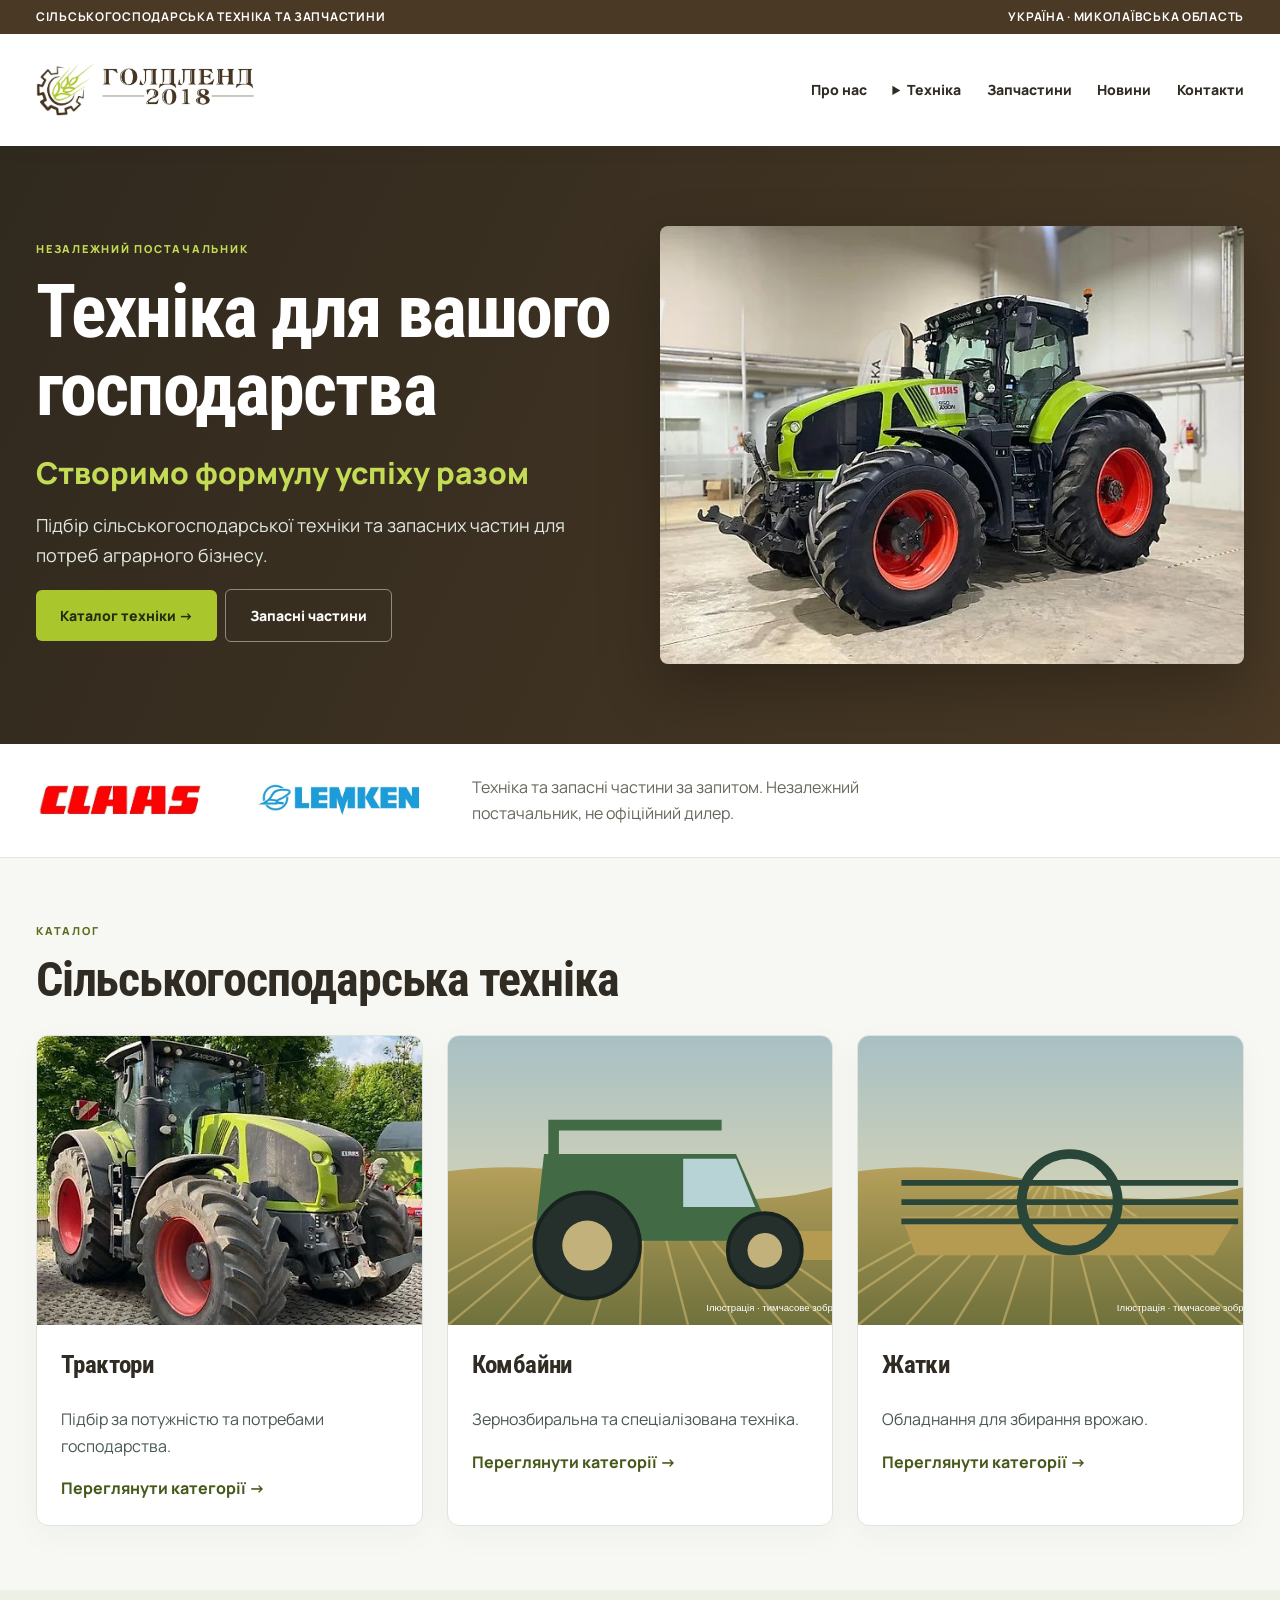
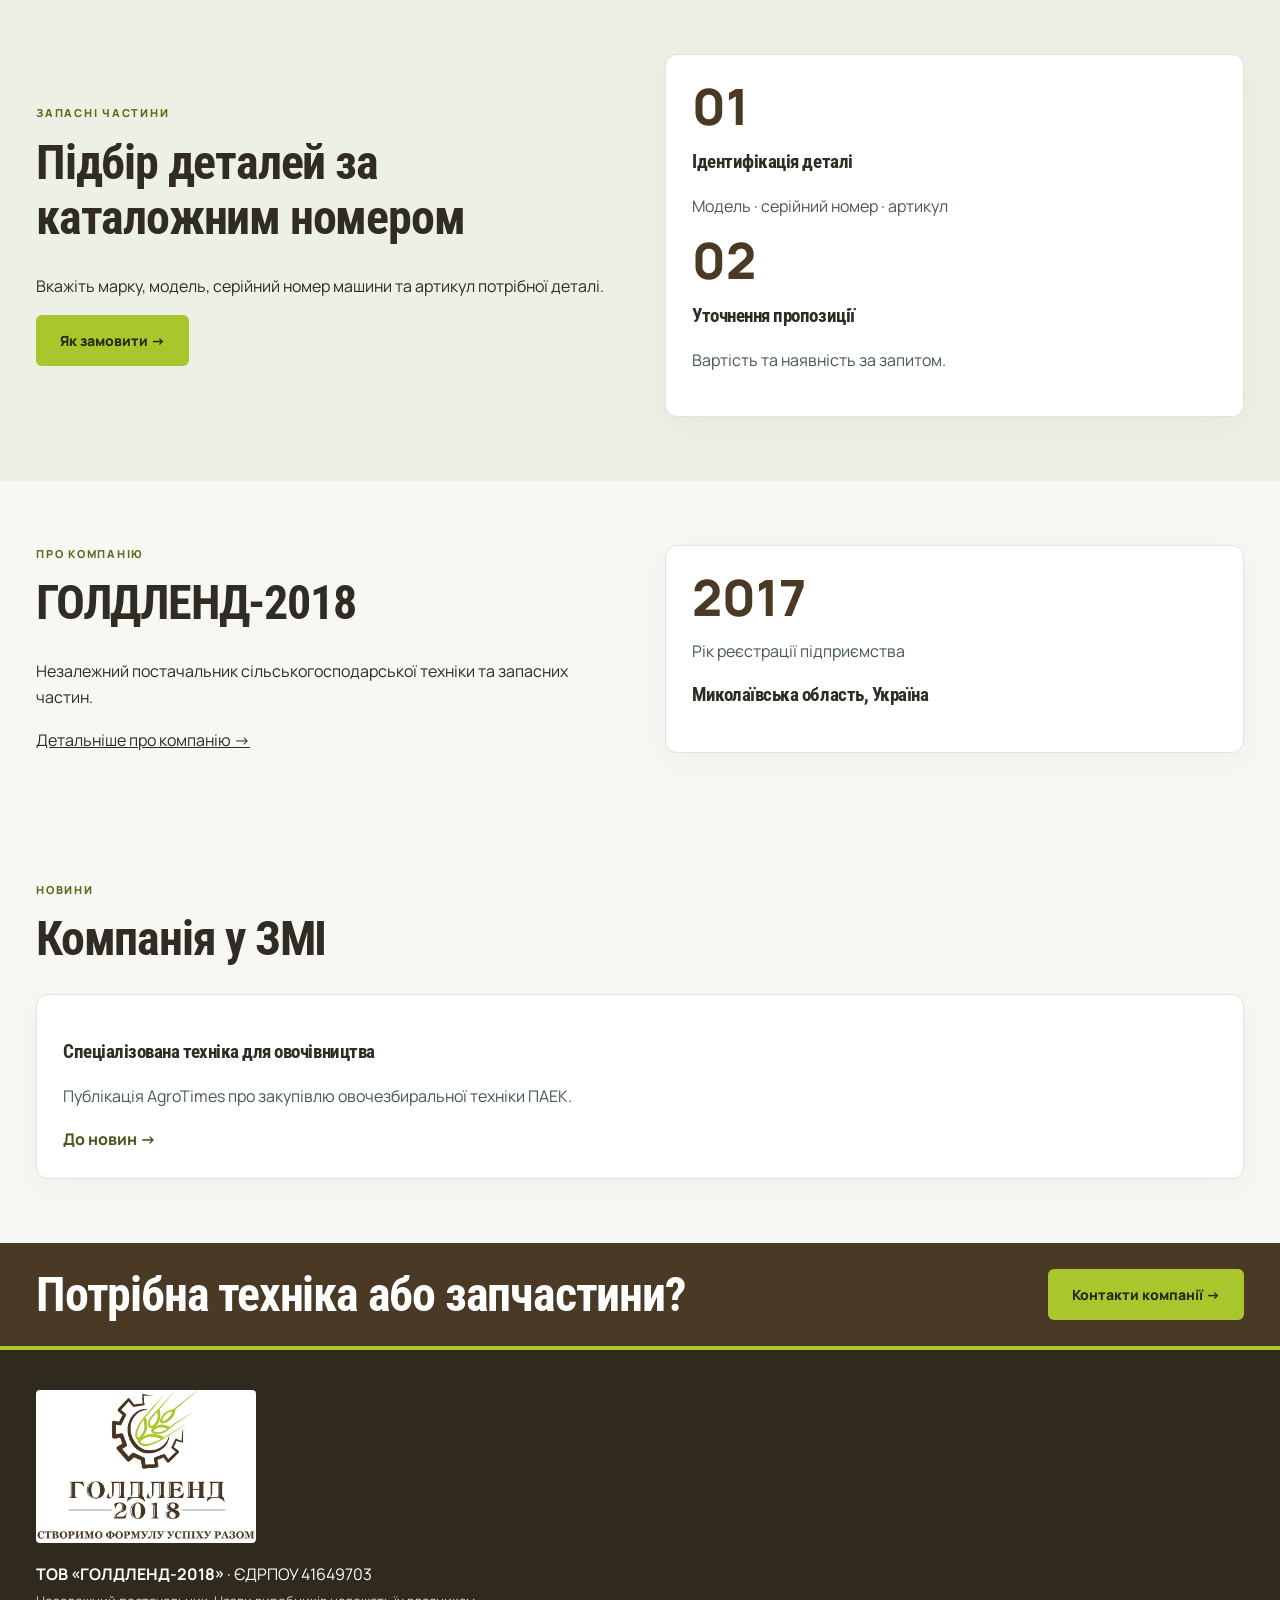
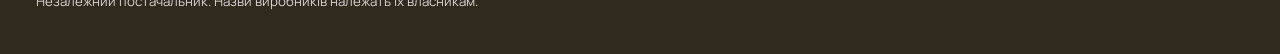
==== commit 00cfebac: "Publish real tractor photography and original footer logo" ====
--- a/index.html
+++ b/index.html
@@ -1 +1 @@
-<!doctype html><html lang="uk"><head><meta charset="utf-8"><meta name="viewport" content="width=device-width,initial-scale=1"><meta name="description" content="ГОЛДЛЕНД-2018 — незалежний постачальник сільськогосподарської техніки та запасних частин."><title>GOLDLAND-2018 | Сільськогосподарська техніка</title><link rel="stylesheet" href="css/site.css"></head><body><header><div class="top"><div class="wrap"><span>СІЛЬСЬКОГОСПОДАРСЬКА ТЕХНІКА ТА ЗАПЧАСТИНИ</span><span>УКРАЇНА · МИКОЛАЇВСЬКА ОБЛАСТЬ</span></div></div><nav class="wrap"><a class="logo" href="index.html">GOLDLAND<span style="color:#b39449">-2018</span><small>AGRICULTURAL EQUIPMENT</small></a><a href="about.html">Про нас</a><details><summary>Техніка</summary><div class="menu"><a href="equipment.html">Уся техніка</a><a href="equipment.html">Трактори</a><a href="equipment.html">Комбайни та жатки</a></div></details><a href="parts.html">Запчастини</a><a href="news.html">Новини</a><a href="contacts.html">Контакти</a></nav></header><main><section class="hero"><div class="wrap"><div><div class="eyebrow">НЕЗАЛЕЖНИЙ ПОСТАЧАЛЬНИК</div><h1>Техніка для вашого господарства</h1><div class="brand-slogan">Створимо формулу успіху разом</div><p>Підбір сільськогосподарської техніки та запасних частин для потреб аграрного бізнесу.</p><a class="btn" href="equipment.html">Каталог техніки →</a><a class="btn alt" href="parts.html">Запасні частини</a></div><img src="assets/field-tractor.svg" alt="Тимчасова ілюстрація трактора в полі"></div></section><section class="wrap brand-strip" aria-label="Марки техніки"><strong class="claas">CLAAS</strong><strong class="lemken">LEMKEN</strong><p>Техніка та запасні частини за запитом. Незалежний постачальник, не офіційний дилер.</p></section><section class="wrap section"><div class="eyebrow">КАТАЛОГ</div><h2>Сільськогосподарська техніка</h2><div class="cards"><article class="card machine"><img src="assets/field-tractor.svg" alt="Тимчасова ілюстрація: Трактори"><div class="body"><h3>Трактори</h3><p>Підбір за потужністю та потребами господарства.</p><a href="equipment.html">Переглянути категорії →</a></div></article><article class="card machine"><img src="assets/field-combine.svg" alt="Тимчасова ілюстрація: Комбайни"><div class="body"><h3>Комбайни</h3><p>Зернозбиральна та спеціалізована техніка.</p><a href="equipment.html">Переглянути категорії →</a></div></article><article class="card machine"><img src="assets/field-header.svg" alt="Тимчасова ілюстрація: Жатки"><div class="body"><h3>Жатки</h3><p>Обладнання для збирання врожаю.</p><a href="equipment.html">Переглянути категорії →</a></div></article></div></section><section class="band"><div class="wrap section split"><div><div class="eyebrow">ЗАПАСНІ ЧАСТИНИ</div><h2>Підбір деталей за каталожним номером</h2><p>Вкажіть марку, модель, серійний номер машини та артикул потрібної деталі.</p><a class="btn" href="parts.html">Як замовити →</a></div><div class="card"><div class="number">01</div><h3>Ідентифікація деталі</h3><p>Модель · серійний номер · артикул</p><div class="number">02</div><h3>Уточнення пропозиції</h3><p>Вартість та наявність за запитом.</p></div></div></section><section class="wrap section split"><div><div class="eyebrow">ПРО КОМПАНІЮ</div><h2>ГОЛДЛЕНД-2018</h2><p>Незалежний постачальник сільськогосподарської техніки та запасних частин.</p><a href="about.html">Детальніше про компанію →</a></div><div class="card"><div class="number">2017</div><p>Рік реєстрації підприємства</p><h3>Миколаївська область, Україна</h3></div></section><section class="wrap section"><div class="eyebrow">НОВИНИ</div><h2>Компанія у ЗМІ</h2><div class="card"><h3>Спеціалізована техніка для овочівництва</h3><p>Публікація AgroTimes про закупівлю овочезбиральної техніки ПАЕК.</p><a href="news.html">До новин →</a></div></section><section class="cta"><div class="wrap"><h2>Потрібна техніка або запчастини?</h2><a class="btn" href="contacts.html">Контакти компанії →</a></div></section></main><footer><div class="wrap"><strong>ТОВ «ГОЛДЛЕНД-2018»</strong> · ЄДРПОУ 41649703<br><small>Незалежний постачальник. Назви виробників належать їх власникам.</small></div></footer></body></html>+<!doctype html><html lang="uk"><head><meta charset="utf-8"><meta name="viewport" content="width=device-width,initial-scale=1"><meta name="description" content="ГОЛДЛЕНД-2018 — незалежний постачальник сільськогосподарської техніки та запасних частин."><title>GOLDLAND-2018 | Сільськогосподарська техніка</title><link rel="stylesheet" href="css/site.css"></head><body><header><div class="top"><div class="wrap"><span>СІЛЬСЬКОГОСПОДАРСЬКА ТЕХНІКА ТА ЗАПЧАСТИНИ</span><span>УКРАЇНА · МИКОЛАЇВСЬКА ОБЛАСТЬ</span></div></div><nav class="wrap"><a class="logo" href="index.html">GOLDLAND<span style="color:#b39449">-2018</span><small>AGRICULTURAL EQUIPMENT</small></a><a href="about.html">Про нас</a><details><summary>Техніка</summary><div class="menu"><a href="equipment.html">Уся техніка</a><a href="equipment.html">Трактори</a><a href="equipment.html">Комбайни та жатки</a></div></details><a href="parts.html">Запчастини</a><a href="news.html">Новини</a><a href="contacts.html">Контакти</a></nav></header><main><section class="hero"><div class="wrap"><div><div class="eyebrow">НЕЗАЛЕЖНИЙ ПОСТАЧАЛЬНИК</div><h1>Техніка для вашого господарства</h1><div class="brand-slogan">Створимо формулу успіху разом</div><p>Підбір сільськогосподарської техніки та запасних частин для потреб аграрного бізнесу.</p><a class="btn" href="equipment.html">Каталог техніки →</a><a class="btn alt" href="parts.html">Запасні частини</a></div><img src="assets/catalog/950-2019/01.webp" alt="CLAAS AXION 950 — трактор з каталогу"></div></section><section class="wrap brand-strip" aria-label="Марки техніки"><strong class="claas">CLAAS</strong><strong class="lemken">LEMKEN</strong><p>Техніка та запасні частини за запитом. Незалежний постачальник, не офіційний дилер.</p></section><section class="wrap section"><div class="eyebrow">КАТАЛОГ</div><h2>Сільськогосподарська техніка</h2><div class="cards"><article class="card machine"><img src="assets/catalog/930/01.webp" alt="CLAAS AXION 930"><div class="body"><h3>Трактори</h3><p>Підбір за потужністю та потребами господарства.</p><a href="equipment.html">Переглянути категорії →</a></div></article><article class="card machine"><img src="assets/field-combine.svg" alt="Тимчасова ілюстрація: Комбайни"><div class="body"><h3>Комбайни</h3><p>Зернозбиральна та спеціалізована техніка.</p><a href="equipment.html">Переглянути категорії →</a></div></article><article class="card machine"><img src="assets/field-header.svg" alt="Тимчасова ілюстрація: Жатки"><div class="body"><h3>Жатки</h3><p>Обладнання для збирання врожаю.</p><a href="equipment.html">Переглянути категорії →</a></div></article></div></section><section class="band"><div class="wrap section split"><div><div class="eyebrow">ЗАПАСНІ ЧАСТИНИ</div><h2>Підбір деталей за каталожним номером</h2><p>Вкажіть марку, модель, серійний номер машини та артикул потрібної деталі.</p><a class="btn" href="parts.html">Як замовити →</a></div><div class="card"><div class="number">01</div><h3>Ідентифікація деталі</h3><p>Модель · серійний номер · артикул</p><div class="number">02</div><h3>Уточнення пропозиції</h3><p>Вартість та наявність за запитом.</p></div></div></section><section class="wrap section split"><div><div class="eyebrow">ПРО КОМПАНІЮ</div><h2>ГОЛДЛЕНД-2018</h2><p>Незалежний постачальник сільськогосподарської техніки та запасних частин.</p><a href="about.html">Детальніше про компанію →</a></div><div class="card"><div class="number">2017</div><p>Рік реєстрації підприємства</p><h3>Миколаївська область, Україна</h3></div></section><section class="wrap section"><div class="eyebrow">НОВИНИ</div><h2>Компанія у ЗМІ</h2><div class="card"><h3>Спеціалізована техніка для овочівництва</h3><p>Публікація AgroTimes про закупівлю овочезбиральної техніки ПАЕК.</p><a href="news.html">До новин →</a></div></section><section class="cta"><div class="wrap"><h2>Потрібна техніка або запчастини?</h2><a class="btn" href="contacts.html">Контакти компанії →</a></div></section></main><footer><div class="wrap"><img class="footer-brand" src="assets/catalog/brand/goldland-logo.jpg" alt="ГОЛДЛЕНД 2018"><strong>ТОВ «ГОЛДЛЕНД-2018»</strong> · ЄДРПОУ 41649703<br><small>Незалежний постачальник. Назви виробників належать їх власникам.</small></div></footer></body></html>
--- a/css/site.css
+++ b/css/site.css
@@ -11,3 +11,11 @@
 
 /* Company palette */
 :root{--green:#493925;--gold:#a9c62d;--ink:#302b23;--muted:#66675c}body{background:#f7f8f3}.hero,.company-hero{background:linear-gradient(115deg,#30291e,#493925)}.hero .eyebrow,.company-hero .eyebrow{color:#c4dc55}.btn{background:#a9c62d;color:#242b10}.btn:hover{background:#c3dc50}.card a{color:#46591a}.eyebrow{color:#596d1b}.top{background:#493925}footer{background:#30291e;border-color:#a9c62d}.band{background:#edf0e4}.cta{background:#493925}.brand-strip{display:flex;align-items:center;gap:48px;flex-wrap:wrap;padding-block:32px}.brand-strip strong{font:800 36px 'Roboto Condensed',Arial,sans-serif}.brand-strip .claas{color:#d60000}.brand-strip .lemken{color:#1595c4}.brand-strip p{max-width:430px;color:var(--muted);margin:0}.brand-slogan{font-size:clamp(18px,2.4vw,30px);font-weight:800;color:#c4dc55;line-height:1.3}.logo:before{display:none}nav .logo{padding-left:0;color:#493925}nav .logo span{color:#493925!important}
+
+nav .logo{display:flex;align-items:center;width:220px;height:66px;font-size:0;padding:0;background:url('../assets/catalog/brand/goldland-name.jpg') right center/155px auto no-repeat}nav .logo:before{display:block;position:static;flex:0 0 58px;height:58px;background:url('../assets/catalog/brand/goldland-symbol.jpg') center/contain no-repeat}nav .logo small{display:none}.brand-strip strong{display:block;width:170px;height:65px;font-size:0;background-position:center;background-repeat:no-repeat;background-size:contain}.brand-strip .claas{background-image:url('../assets/catalog/brand/claas.jpg')}.brand-strip .lemken{background-image:url('../assets/catalog/brand/lemken.jpg')}.brand-strip{background:white;border-bottom:1px solid #e4e7db}header{background:white}nav{min-height:90px}@media(max-width:850px){nav .logo{width:200px;flex:none}}
+
+/* Keep readable brand text until artwork is actually deployed. */
+nav .logo{font-size:24px;background:none;width:auto;min-width:210px;height:auto;line-height:1.1}nav .logo:before{display:none}.brand-strip strong{font-size:32px;background:none;height:auto;width:auto}@media(max-width:600px){nav{gap:8px 14px!important;padding-block:10px!important;min-height:0}nav .logo{font-size:23px;min-width:0;width:100%}nav a,nav summary{font-size:12px}.hero .wrap{padding-block:32px}}
+
+/* Production brand assets verified in repository */
+nav .logo{display:flex;flex:0 0 220px;width:220px;min-width:0;height:76px;font-size:0;background:url('../assets/catalog/brand/goldland-name.jpg') right center/155px auto no-repeat}nav .logo span{font-size:0}nav .logo:before{content:'';display:block;position:static;flex:0 0 58px;height:58px;background:url('../assets/catalog/brand/goldland-symbol.jpg') center/contain no-repeat}.brand-strip strong{font-size:0;width:170px;height:65px;background-size:contain;background-position:center;background-repeat:no-repeat}.brand-strip .claas{background-image:url('../assets/catalog/brand/claas.jpg')}.brand-strip .lemken{background-image:url('../assets/catalog/brand/lemken.jpg')}.hero img{object-fit:cover;border-radius:8px;aspect-ratio:4/3;width:100%;max-height:460px}.hero .wrap{gap:40px}.machine img{object-fit:cover;aspect-ratio:4/3}.footer-brand{display:block;width:220px;max-width:100%;margin-bottom:18px;border-radius:4px}.brand-strip{padding-block:24px}.hero .btn{margin-bottom:8px}@media(max-width:600px){nav .logo{flex:0 0 100%;height:62px;background-position:65px center}nav .logo:before{flex-basis:54px}.hero .wrap{gap:20px}.brand-strip strong{width:120px;height:48px}}
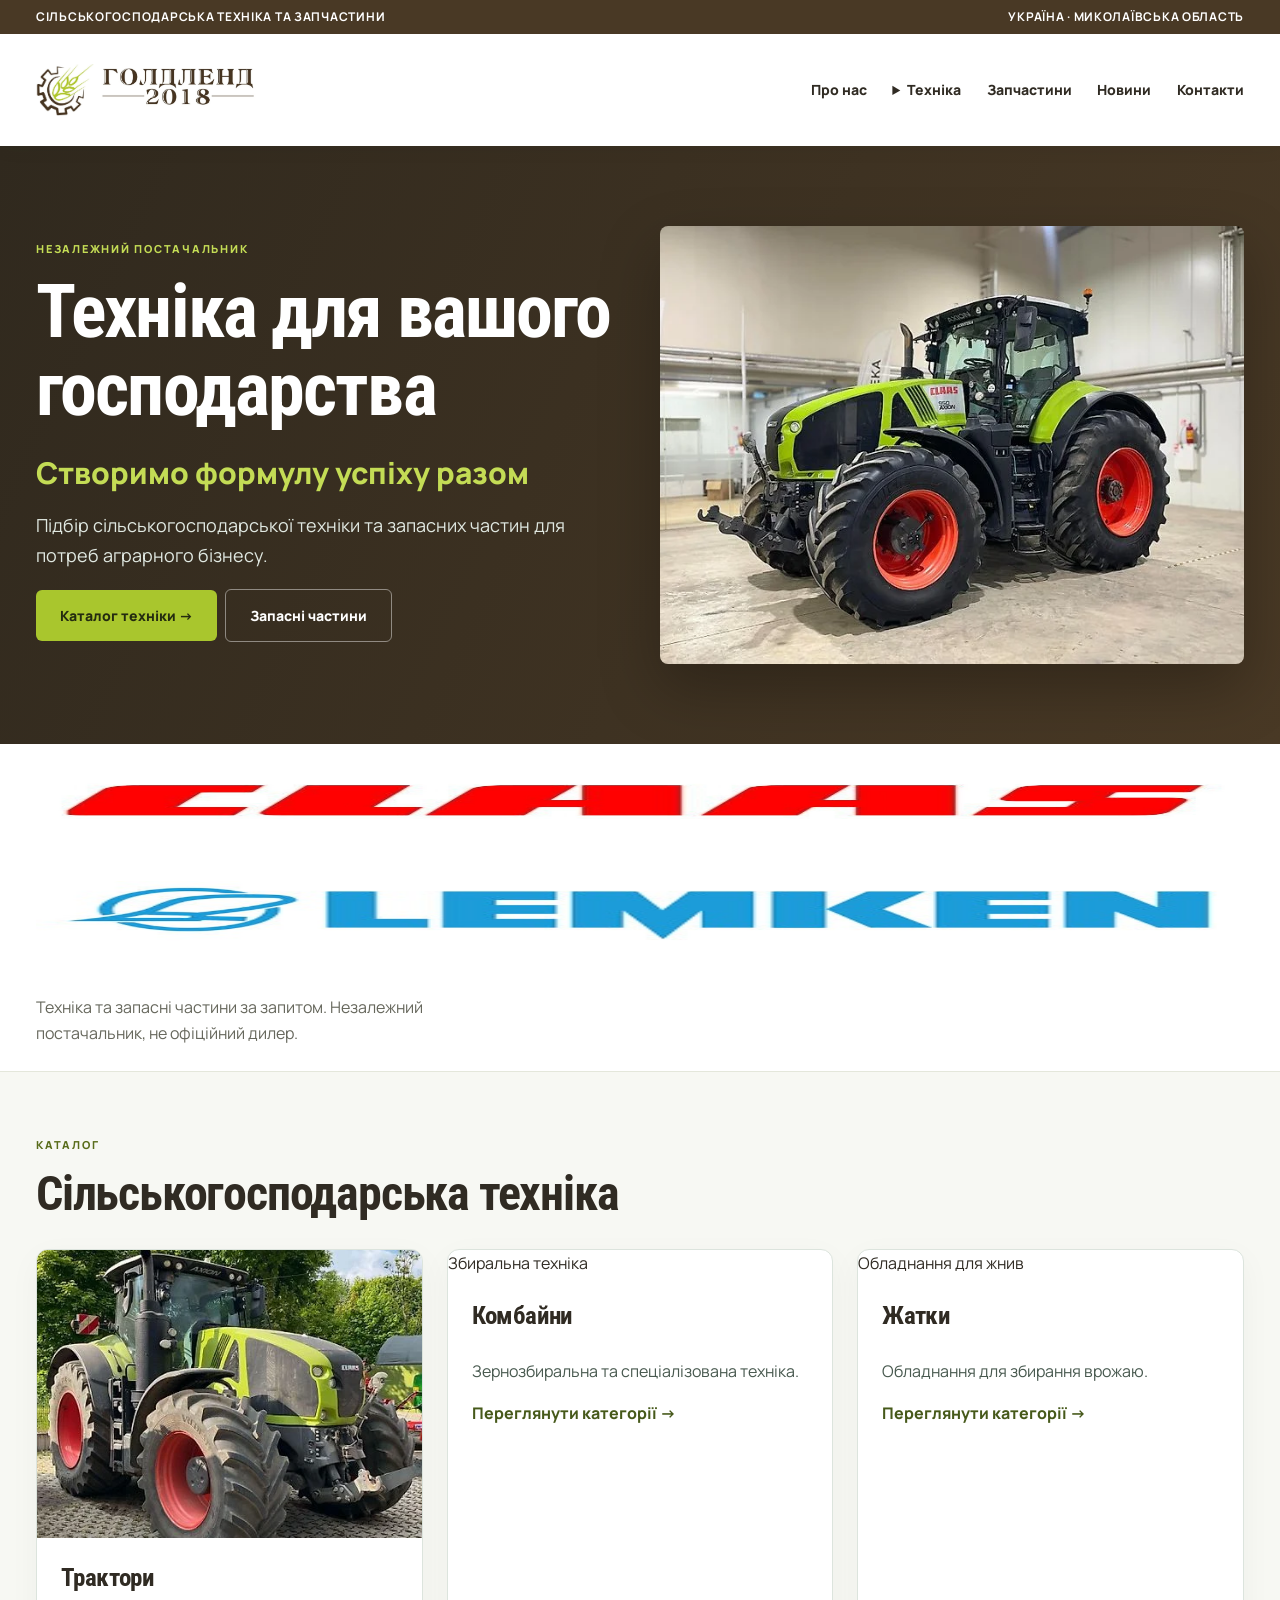
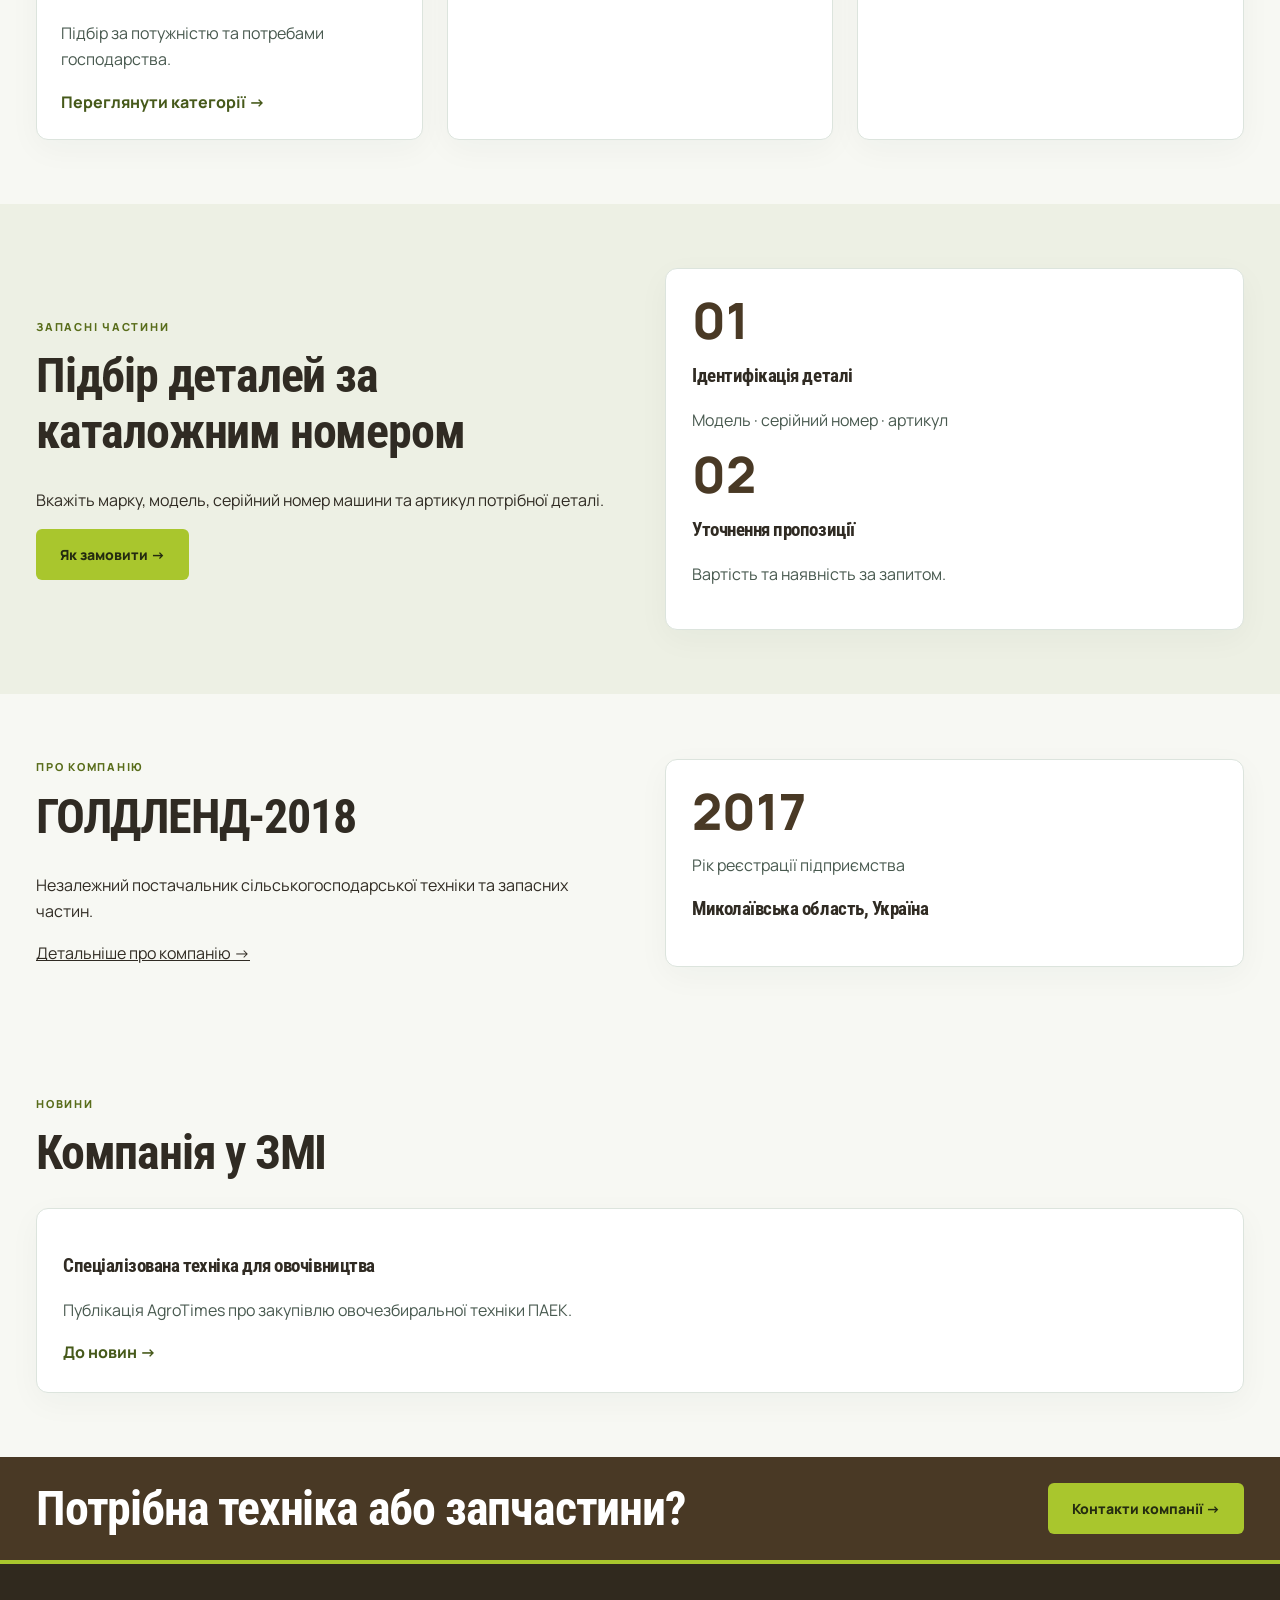
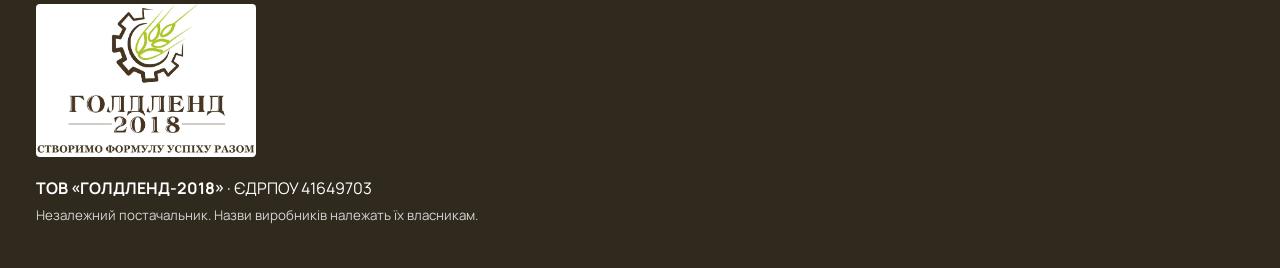
==== commit 76605717: "Use native manufacturer images and remove misleading category illustrations" ====
--- a/index.html
+++ b/index.html
@@ -1 +1 @@
-<!doctype html><html lang="uk"><head><meta charset="utf-8"><meta name="viewport" content="width=device-width,initial-scale=1"><meta name="description" content="ГОЛДЛЕНД-2018 — незалежний постачальник сільськогосподарської техніки та запасних частин."><title>GOLDLAND-2018 | Сільськогосподарська техніка</title><link rel="stylesheet" href="css/site.css"></head><body><header><div class="top"><div class="wrap"><span>СІЛЬСЬКОГОСПОДАРСЬКА ТЕХНІКА ТА ЗАПЧАСТИНИ</span><span>УКРАЇНА · МИКОЛАЇВСЬКА ОБЛАСТЬ</span></div></div><nav class="wrap"><a class="logo" href="index.html">GOLDLAND<span style="color:#b39449">-2018</span><small>AGRICULTURAL EQUIPMENT</small></a><a href="about.html">Про нас</a><details><summary>Техніка</summary><div class="menu"><a href="equipment.html">Уся техніка</a><a href="equipment.html">Трактори</a><a href="equipment.html">Комбайни та жатки</a></div></details><a href="parts.html">Запчастини</a><a href="news.html">Новини</a><a href="contacts.html">Контакти</a></nav></header><main><section class="hero"><div class="wrap"><div><div class="eyebrow">НЕЗАЛЕЖНИЙ ПОСТАЧАЛЬНИК</div><h1>Техніка для вашого господарства</h1><div class="brand-slogan">Створимо формулу успіху разом</div><p>Підбір сільськогосподарської техніки та запасних частин для потреб аграрного бізнесу.</p><a class="btn" href="equipment.html">Каталог техніки →</a><a class="btn alt" href="parts.html">Запасні частини</a></div><img src="assets/catalog/950-2019/01.webp" alt="CLAAS AXION 950 — трактор з каталогу"></div></section><section class="wrap brand-strip" aria-label="Марки техніки"><strong class="claas">CLAAS</strong><strong class="lemken">LEMKEN</strong><p>Техніка та запасні частини за запитом. Незалежний постачальник, не офіційний дилер.</p></section><section class="wrap section"><div class="eyebrow">КАТАЛОГ</div><h2>Сільськогосподарська техніка</h2><div class="cards"><article class="card machine"><img src="assets/catalog/930/01.webp" alt="CLAAS AXION 930"><div class="body"><h3>Трактори</h3><p>Підбір за потужністю та потребами господарства.</p><a href="equipment.html">Переглянути категорії →</a></div></article><article class="card machine"><img src="assets/field-combine.svg" alt="Тимчасова ілюстрація: Комбайни"><div class="body"><h3>Комбайни</h3><p>Зернозбиральна та спеціалізована техніка.</p><a href="equipment.html">Переглянути категорії →</a></div></article><article class="card machine"><img src="assets/field-header.svg" alt="Тимчасова ілюстрація: Жатки"><div class="body"><h3>Жатки</h3><p>Обладнання для збирання врожаю.</p><a href="equipment.html">Переглянути категорії →</a></div></article></div></section><section class="band"><div class="wrap section split"><div><div class="eyebrow">ЗАПАСНІ ЧАСТИНИ</div><h2>Підбір деталей за каталожним номером</h2><p>Вкажіть марку, модель, серійний номер машини та артикул потрібної деталі.</p><a class="btn" href="parts.html">Як замовити →</a></div><div class="card"><div class="number">01</div><h3>Ідентифікація деталі</h3><p>Модель · серійний номер · артикул</p><div class="number">02</div><h3>Уточнення пропозиції</h3><p>Вартість та наявність за запитом.</p></div></div></section><section class="wrap section split"><div><div class="eyebrow">ПРО КОМПАНІЮ</div><h2>ГОЛДЛЕНД-2018</h2><p>Незалежний постачальник сільськогосподарської техніки та запасних частин.</p><a href="about.html">Детальніше про компанію →</a></div><div class="card"><div class="number">2017</div><p>Рік реєстрації підприємства</p><h3>Миколаївська область, Україна</h3></div></section><section class="wrap section"><div class="eyebrow">НОВИНИ</div><h2>Компанія у ЗМІ</h2><div class="card"><h3>Спеціалізована техніка для овочівництва</h3><p>Публікація AgroTimes про закупівлю овочезбиральної техніки ПАЕК.</p><a href="news.html">До новин →</a></div></section><section class="cta"><div class="wrap"><h2>Потрібна техніка або запчастини?</h2><a class="btn" href="contacts.html">Контакти компанії →</a></div></section></main><footer><div class="wrap"><img class="footer-brand" src="assets/catalog/brand/goldland-logo.jpg" alt="ГОЛДЛЕНД 2018"><strong>ТОВ «ГОЛДЛЕНД-2018»</strong> · ЄДРПОУ 41649703<br><small>Незалежний постачальник. Назви виробників належать їх власникам.</small></div></footer></body></html>+<!doctype html><html lang="uk"><head><meta charset="utf-8"><meta name="viewport" content="width=device-width,initial-scale=1"><meta name="description" content="ГОЛДЛЕНД-2018 — незалежний постачальник сільськогосподарської техніки та запасних частин."><title>GOLDLAND-2018 | Сільськогосподарська техніка</title><link rel="stylesheet" href="css/site.css?v=20261126-4"></head><body><header><div class="top"><div class="wrap"><span>СІЛЬСЬКОГОСПОДАРСЬКА ТЕХНІКА ТА ЗАПЧАСТИНИ</span><span>УКРАЇНА · МИКОЛАЇВСЬКА ОБЛАСТЬ</span></div></div><nav class="wrap"><a class="logo" href="index.html">GOLDLAND<span style="color:#b39449">-2018</span><small>AGRICULTURAL EQUIPMENT</small></a><a href="about.html">Про нас</a><details><summary>Техніка</summary><div class="menu"><a href="equipment.html">Уся техніка</a><a href="equipment.html">Трактори</a><a href="contacts.html">Комбайни та жатки — за запитом</a></div></details><a href="parts.html">Запчастини</a><a href="news.html">Новини</a><a href="contacts.html">Контакти</a></nav></header><main><section class="hero"><div class="wrap"><div><div class="eyebrow">НЕЗАЛЕЖНИЙ ПОСТАЧАЛЬНИК</div><h1>Техніка для вашого господарства</h1><div class="brand-slogan">Створимо формулу успіху разом</div><p>Підбір сільськогосподарської техніки та запасних частин для потреб аграрного бізнесу.</p><a class="btn" href="equipment.html">Каталог техніки →</a><a class="btn alt" href="parts.html">Запасні частини</a></div><img src="assets/catalog/950-2019/01.webp" alt="CLAAS AXION 950 — трактор з каталогу"></div></section><section class="wrap brand-strip" aria-label="Марки техніки"><img class="manufacturer-mark" src="assets/catalog/brand/claas.jpg" alt="CLAAS" width="170" height="65"><img class="manufacturer-mark" src="assets/catalog/brand/lemken.jpg" alt="LEMKEN" width="170" height="65"><p>Техніка та запасні частини за запитом. Незалежний постачальник, не офіційний дилер.</p></section><section class="wrap section"><div class="eyebrow">КАТАЛОГ</div><h2>Сільськогосподарська техніка</h2><div class="cards"><article class="card machine"><img src="assets/catalog/930/01.webp" alt="CLAAS AXION 930"><div class="body"><h3>Трактори</h3><p>Підбір за потужністю та потребами господарства.</p><a href="equipment.html">Переглянути категорії →</a></div></article><article class="card machine"><div class="category-label">Збиральна техніка</div><div class="body"><h3>Комбайни</h3><p>Зернозбиральна та спеціалізована техніка.</p><a href="contacts.html">Переглянути категорії →</a></div></article><article class="card machine"><div class="category-label">Обладнання для жнив</div><div class="body"><h3>Жатки</h3><p>Обладнання для збирання врожаю.</p><a href="contacts.html">Переглянути категорії →</a></div></article></div></section><section class="band"><div class="wrap section split"><div><div class="eyebrow">ЗАПАСНІ ЧАСТИНИ</div><h2>Підбір деталей за каталожним номером</h2><p>Вкажіть марку, модель, серійний номер машини та артикул потрібної деталі.</p><a class="btn" href="parts.html">Як замовити →</a></div><div class="card"><div class="number">01</div><h3>Ідентифікація деталі</h3><p>Модель · серійний номер · артикул</p><div class="number">02</div><h3>Уточнення пропозиції</h3><p>Вартість та наявність за запитом.</p></div></div></section><section class="wrap section split"><div><div class="eyebrow">ПРО КОМПАНІЮ</div><h2>ГОЛДЛЕНД-2018</h2><p>Незалежний постачальник сільськогосподарської техніки та запасних частин.</p><a href="about.html">Детальніше про компанію →</a></div><div class="card"><div class="number">2017</div><p>Рік реєстрації підприємства</p><h3>Миколаївська область, Україна</h3></div></section><section class="wrap section"><div class="eyebrow">НОВИНИ</div><h2>Компанія у ЗМІ</h2><div class="card"><h3>Спеціалізована техніка для овочівництва</h3><p>Публікація AgroTimes про закупівлю овочезбиральної техніки ПАЕК.</p><a href="news.html">До новин →</a></div></section><section class="cta"><div class="wrap"><h2>Потрібна техніка або запчастини?</h2><a class="btn" href="contacts.html">Контакти компанії →</a></div></section></main><footer><div class="wrap"><img class="footer-brand" src="assets/catalog/brand/goldland-logo.jpg" alt="ГОЛДЛЕНД 2018"><strong>ТОВ «ГОЛДЛЕНД-2018»</strong> · ЄДРПОУ 41649703<br><small>Незалежний постачальник. Назви виробників належать їх власникам.</small></div></footer></body></html>
--- a/css/site.css
+++ b/css/site.css
@@ -19,3 +19,5 @@
 
 /* Production brand assets verified in repository */
 nav .logo{display:flex;flex:0 0 220px;width:220px;min-width:0;height:76px;font-size:0;background:url('../assets/catalog/brand/goldland-name.jpg') right center/155px auto no-repeat}nav .logo span{font-size:0}nav .logo:before{content:'';display:block;position:static;flex:0 0 58px;height:58px;background:url('../assets/catalog/brand/goldland-symbol.jpg') center/contain no-repeat}.brand-strip strong{font-size:0;width:170px;height:65px;background-size:contain;background-position:center;background-repeat:no-repeat}.brand-strip .claas{background-image:url('../assets/catalog/brand/claas.jpg')}.brand-strip .lemken{background-image:url('../assets/catalog/brand/lemken.jpg')}.hero img{object-fit:cover;border-radius:8px;aspect-ratio:4/3;width:100%;max-height:460px}.hero .wrap{gap:40px}.machine img{object-fit:cover;aspect-ratio:4/3}.footer-brand{display:block;width:220px;max-width:100%;margin-bottom:18px;border-radius:4px}.brand-strip{padding-block:24px}.hero .btn{margin-bottom:8px}@media(max-width:600px){nav .logo{flex:0 0 100%;height:62px;background-position:65px center}nav .logo:before{flex-basis:54px}.hero .wrap{gap:20px}.brand-strip strong{width:120px;height:48px}}
+
+.catalog-toolbar{display:flex;justify-content:space-between;flex-wrap:wrap;gap:12px;padding:18px 0;border-top:1px solid #dedfd7;color:#5d6055;font-size:14px}.catalog-grid{display:grid;grid-template-columns:repeat(2,minmax(0,1fr));gap:24px}.catalog-grid .machine{display:flex;flex-direction:column;overflow:hidden;border:1px solid #e0e2d8;border-radius:10px;background:#fff}.catalog-grid .machine img,.photo-pending{width:100%;aspect-ratio:16/10;object-fit:cover}.photo-pending{display:grid;place-items:center;background:#f0f1eb;color:#65685e;font-weight:600}.catalog-grid .body{padding:24px;flex:1;display:flex;flex-direction:column;align-items:flex-start}.catalog-grid .body h3{font-size:25px;line-height:1.2}.catalog-grid .body small{color:#686b62}.catalog-grid .body .btn{margin-top:auto}.catalog-grid .body .eyebrow{font-size:11px;letter-spacing:.12em}@media(max-width:600px){.catalog-grid{grid-template-columns:1fr}.catalog-grid .body{padding:18px}.top .wrap{display:flex;flex-direction:column;align-items:flex-start;gap:5px;padding-block:8px}.top span{display:block;line-height:1.4;font-size:10px}}
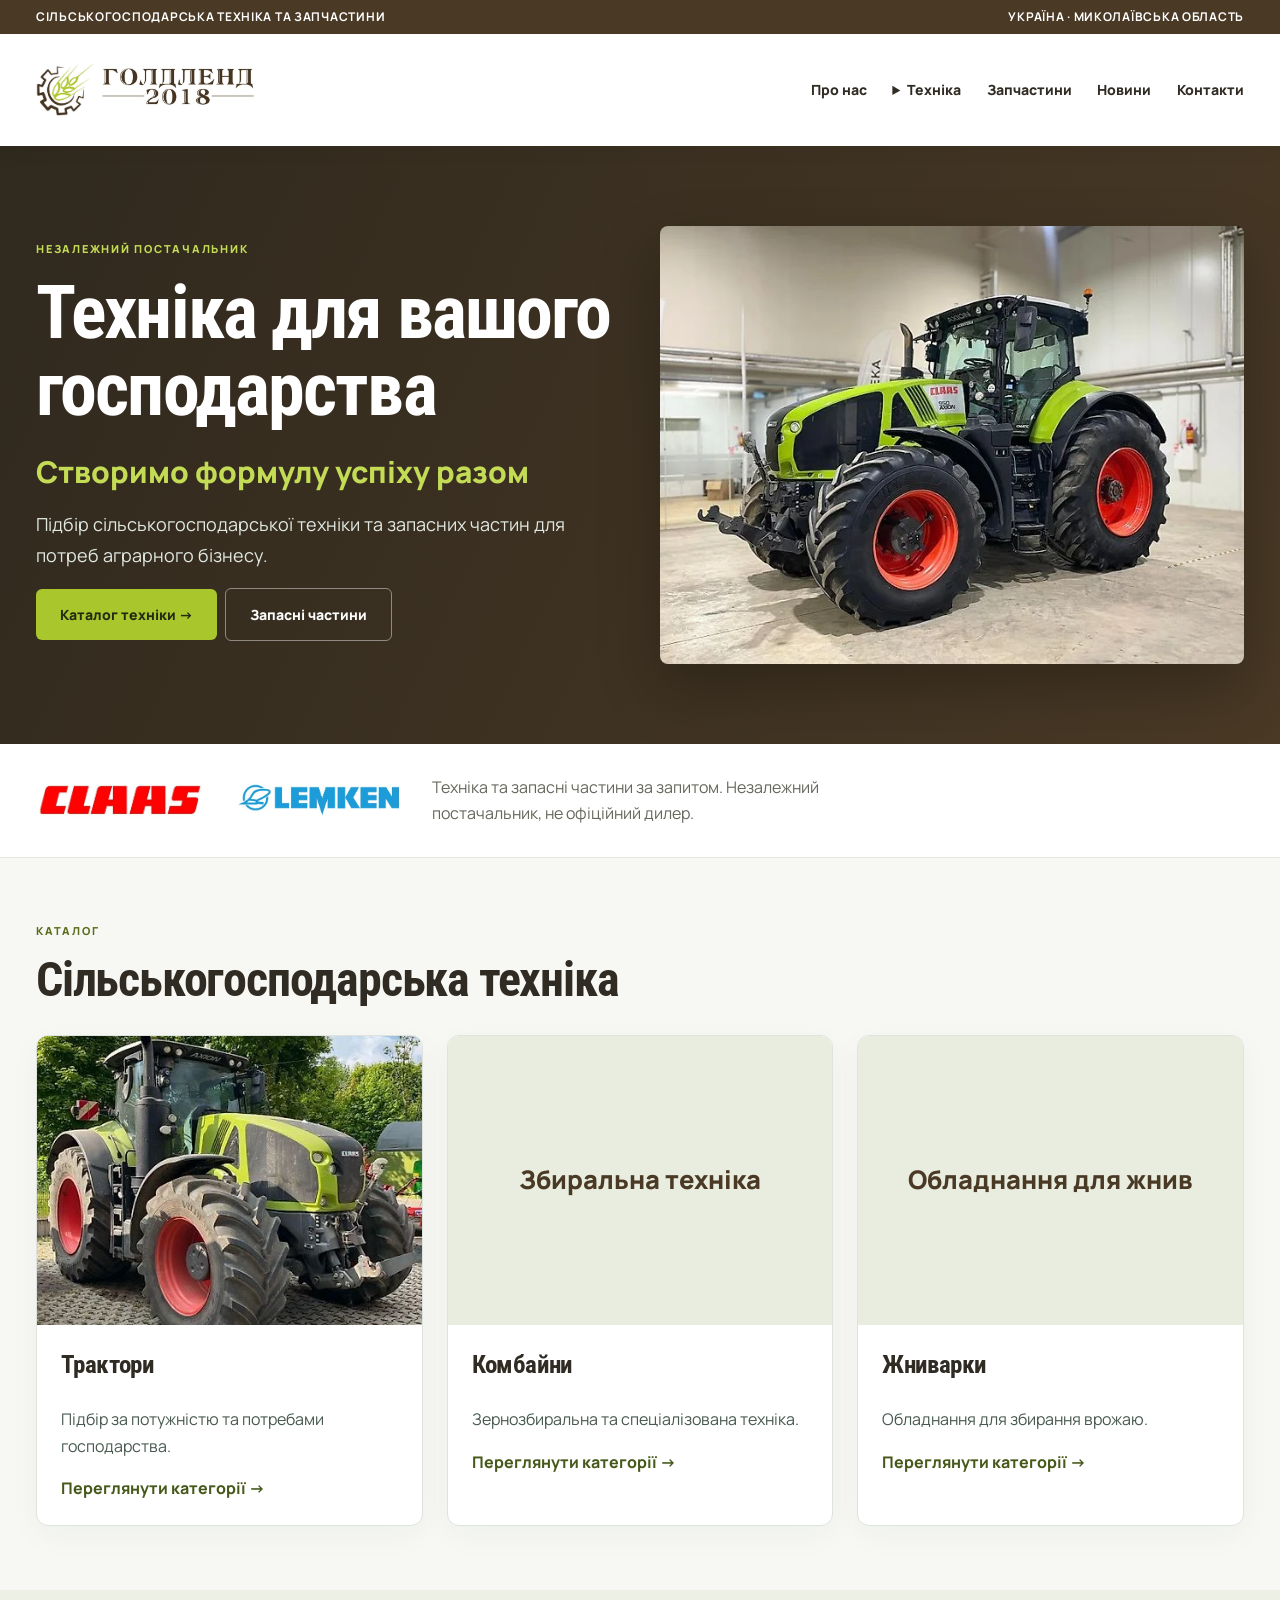
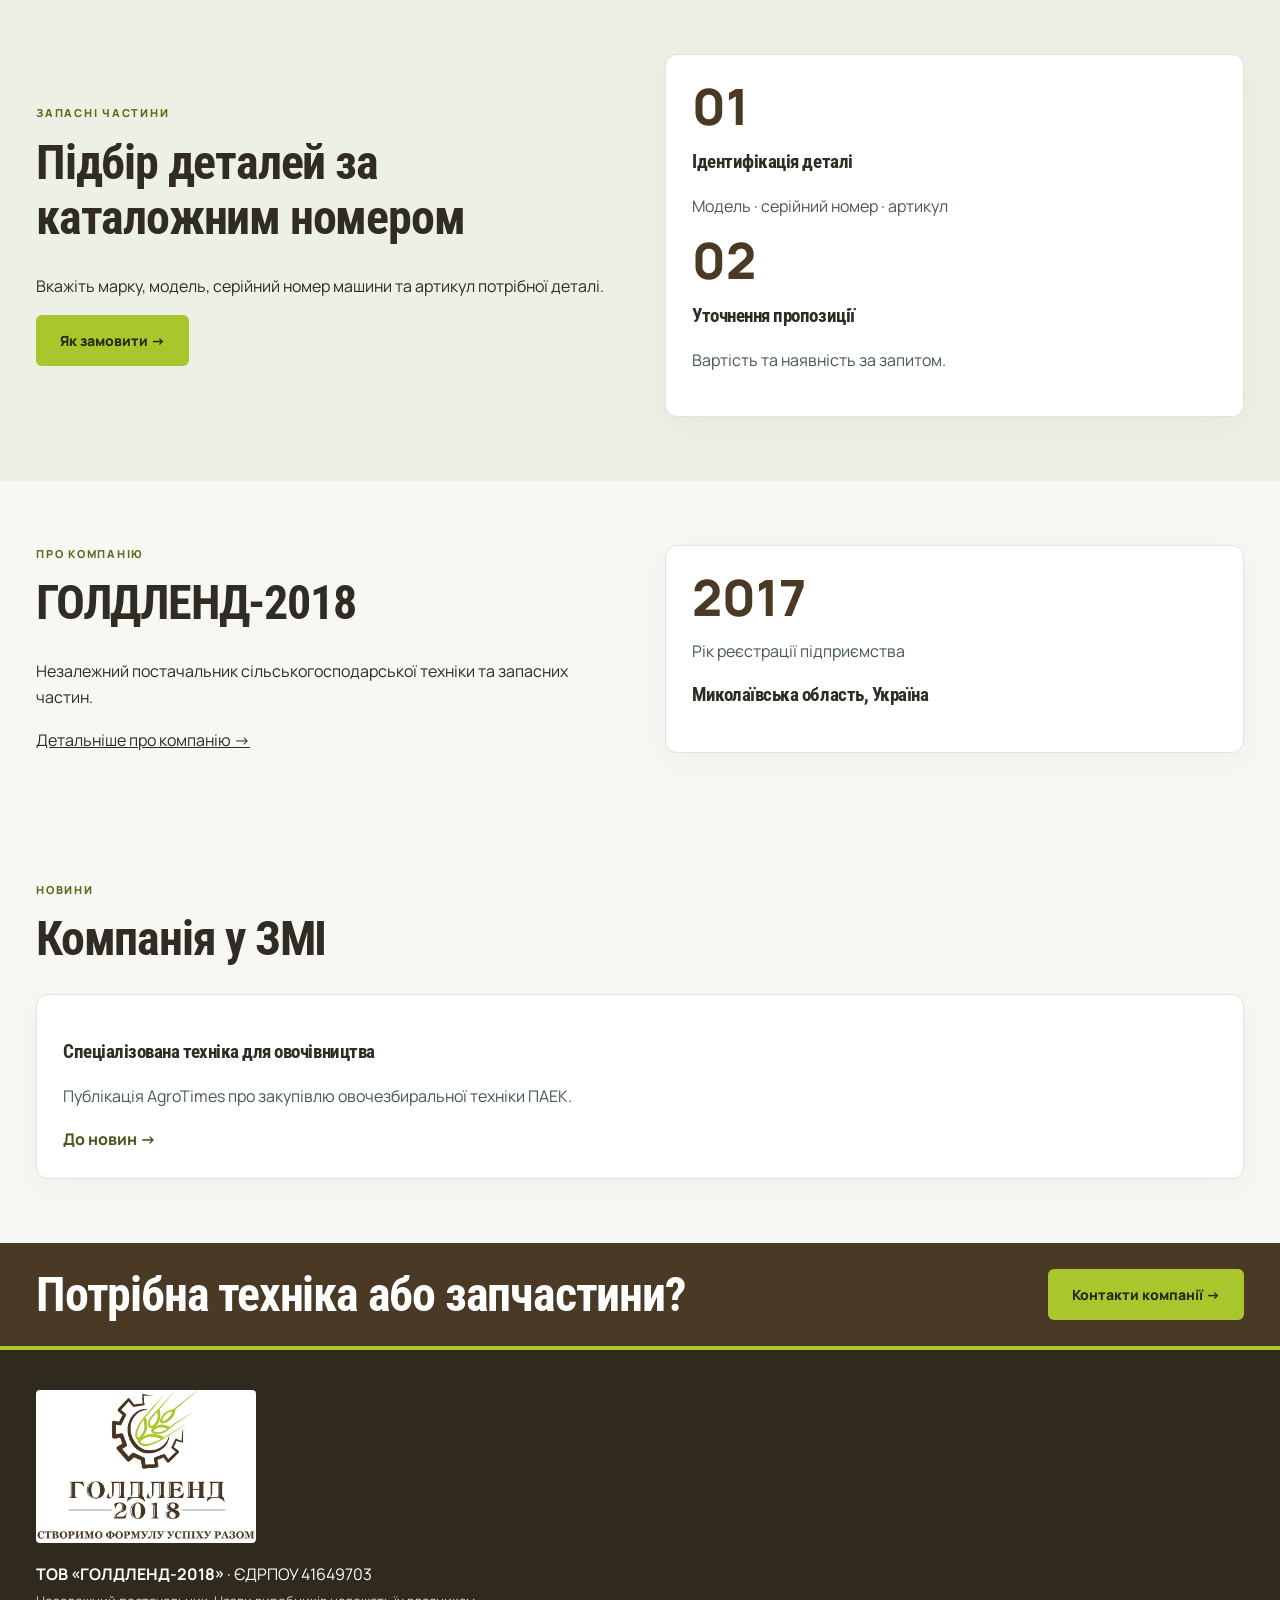
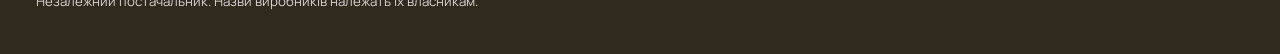
==== commit 3fd70538: "Restore consistent equipment category navigation" ====
--- a/index.html
+++ b/index.html
@@ -1 +1 @@
-<!doctype html><html lang="uk"><head><meta charset="utf-8"><meta name="viewport" content="width=device-width,initial-scale=1"><meta name="description" content="ГОЛДЛЕНД-2018 — незалежний постачальник сільськогосподарської техніки та запасних частин."><title>GOLDLAND-2018 | Сільськогосподарська техніка</title><link rel="stylesheet" href="css/site.css?v=20261126-4"></head><body><header><div class="top"><div class="wrap"><span>СІЛЬСЬКОГОСПОДАРСЬКА ТЕХНІКА ТА ЗАПЧАСТИНИ</span><span>УКРАЇНА · МИКОЛАЇВСЬКА ОБЛАСТЬ</span></div></div><nav class="wrap"><a class="logo" href="index.html">GOLDLAND<span style="color:#b39449">-2018</span><small>AGRICULTURAL EQUIPMENT</small></a><a href="about.html">Про нас</a><details><summary>Техніка</summary><div class="menu"><a href="equipment.html">Уся техніка</a><a href="equipment.html">Трактори</a><a href="contacts.html">Комбайни та жатки — за запитом</a></div></details><a href="parts.html">Запчастини</a><a href="news.html">Новини</a><a href="contacts.html">Контакти</a></nav></header><main><section class="hero"><div class="wrap"><div><div class="eyebrow">НЕЗАЛЕЖНИЙ ПОСТАЧАЛЬНИК</div><h1>Техніка для вашого господарства</h1><div class="brand-slogan">Створимо формулу успіху разом</div><p>Підбір сільськогосподарської техніки та запасних частин для потреб аграрного бізнесу.</p><a class="btn" href="equipment.html">Каталог техніки →</a><a class="btn alt" href="parts.html">Запасні частини</a></div><img src="assets/catalog/950-2019/01.webp" alt="CLAAS AXION 950 — трактор з каталогу"></div></section><section class="wrap brand-strip" aria-label="Марки техніки"><img class="manufacturer-mark" src="assets/catalog/brand/claas.jpg" alt="CLAAS" width="170" height="65"><img class="manufacturer-mark" src="assets/catalog/brand/lemken.jpg" alt="LEMKEN" width="170" height="65"><p>Техніка та запасні частини за запитом. Незалежний постачальник, не офіційний дилер.</p></section><section class="wrap section"><div class="eyebrow">КАТАЛОГ</div><h2>Сільськогосподарська техніка</h2><div class="cards"><article class="card machine"><img src="assets/catalog/930/01.webp" alt="CLAAS AXION 930"><div class="body"><h3>Трактори</h3><p>Підбір за потужністю та потребами господарства.</p><a href="equipment.html">Переглянути категорії →</a></div></article><article class="card machine"><div class="category-label">Збиральна техніка</div><div class="body"><h3>Комбайни</h3><p>Зернозбиральна та спеціалізована техніка.</p><a href="contacts.html">Переглянути категорії →</a></div></article><article class="card machine"><div class="category-label">Обладнання для жнив</div><div class="body"><h3>Жатки</h3><p>Обладнання для збирання врожаю.</p><a href="contacts.html">Переглянути категорії →</a></div></article></div></section><section class="band"><div class="wrap section split"><div><div class="eyebrow">ЗАПАСНІ ЧАСТИНИ</div><h2>Підбір деталей за каталожним номером</h2><p>Вкажіть марку, модель, серійний номер машини та артикул потрібної деталі.</p><a class="btn" href="parts.html">Як замовити →</a></div><div class="card"><div class="number">01</div><h3>Ідентифікація деталі</h3><p>Модель · серійний номер · артикул</p><div class="number">02</div><h3>Уточнення пропозиції</h3><p>Вартість та наявність за запитом.</p></div></div></section><section class="wrap section split"><div><div class="eyebrow">ПРО КОМПАНІЮ</div><h2>ГОЛДЛЕНД-2018</h2><p>Незалежний постачальник сільськогосподарської техніки та запасних частин.</p><a href="about.html">Детальніше про компанію →</a></div><div class="card"><div class="number">2017</div><p>Рік реєстрації підприємства</p><h3>Миколаївська область, Україна</h3></div></section><section class="wrap section"><div class="eyebrow">НОВИНИ</div><h2>Компанія у ЗМІ</h2><div class="card"><h3>Спеціалізована техніка для овочівництва</h3><p>Публікація AgroTimes про закупівлю овочезбиральної техніки ПАЕК.</p><a href="news.html">До новин →</a></div></section><section class="cta"><div class="wrap"><h2>Потрібна техніка або запчастини?</h2><a class="btn" href="contacts.html">Контакти компанії →</a></div></section></main><footer><div class="wrap"><img class="footer-brand" src="assets/catalog/brand/goldland-logo.jpg" alt="ГОЛДЛЕНД 2018"><strong>ТОВ «ГОЛДЛЕНД-2018»</strong> · ЄДРПОУ 41649703<br><small>Незалежний постачальник. Назви виробників належать їх власникам.</small></div></footer></body></html>+<!doctype html><html lang="uk"><head><meta charset="utf-8"><meta name="viewport" content="width=device-width,initial-scale=1"><meta name="description" content="ГОЛДЛЕНД-2018 — незалежний постачальник сільськогосподарської техніки та запасних частин."><title>GOLDLAND-2018 | Сільськогосподарська техніка</title><link rel="stylesheet" href="css/site.css?v=20261126-4"></head><body><header><div class="top"><div class="wrap"><span>СІЛЬСЬКОГОСПОДАРСЬКА ТЕХНІКА ТА ЗАПЧАСТИНИ</span><span>УКРАЇНА · МИКОЛАЇВСЬКА ОБЛАСТЬ</span></div></div><nav class="wrap"><a class="logo" href="index.html">GOLDLAND<span style="color:#b39449">-2018</span><small>AGRICULTURAL EQUIPMENT</small></a><a href="about.html">Про нас</a><details><summary>Техніка</summary><div class="menu"><a href="equipment.html">Уся техніка</a><a href="equipment.html#tractors">Трактори</a><a href="equipment.html#combines">Комбайни</a><a href="equipment.html#headers">Жниварки</a></div></details><a href="parts.html">Запчастини</a><a href="news.html">Новини</a><a href="contacts.html">Контакти</a></nav></header><main><section class="hero"><div class="wrap"><div><div class="eyebrow">НЕЗАЛЕЖНИЙ ПОСТАЧАЛЬНИК</div><h1>Техніка для вашого господарства</h1><div class="brand-slogan">Створимо формулу успіху разом</div><p>Підбір сільськогосподарської техніки та запасних частин для потреб аграрного бізнесу.</p><a class="btn" href="equipment.html">Каталог техніки →</a><a class="btn alt" href="parts.html">Запасні частини</a></div><img src="assets/catalog/950-2019/01.webp" alt="CLAAS AXION 950 — трактор з каталогу"></div></section><section class="wrap brand-strip" aria-label="Марки техніки"><img class="manufacturer-mark" src="assets/catalog/brand/claas.jpg" alt="CLAAS" width="170" height="65"><img class="manufacturer-mark" src="assets/catalog/brand/lemken.jpg" alt="LEMKEN" width="170" height="65"><p>Техніка та запасні частини за запитом. Незалежний постачальник, не офіційний дилер.</p></section><section class="wrap section"><div class="eyebrow">КАТАЛОГ</div><h2>Сільськогосподарська техніка</h2><div class="cards"><article class="card machine"><img src="assets/catalog/930/01.webp" alt="CLAAS AXION 930"><div class="body"><h3>Трактори</h3><p>Підбір за потужністю та потребами господарства.</p><a href="equipment.html">Переглянути категорії →</a></div></article><article class="card machine"><div class="category-label">Збиральна техніка</div><div class="body"><h3>Комбайни</h3><p>Зернозбиральна та спеціалізована техніка.</p><a href="equipment.html#combines">Переглянути категорії →</a></div></article><article class="card machine"><div class="category-label">Обладнання для жнив</div><div class="body"><h3>Жниварки</h3><p>Обладнання для збирання врожаю.</p><a href="equipment.html#headers">Переглянути категорії →</a></div></article></div></section><section class="band"><div class="wrap section split"><div><div class="eyebrow">ЗАПАСНІ ЧАСТИНИ</div><h2>Підбір деталей за каталожним номером</h2><p>Вкажіть марку, модель, серійний номер машини та артикул потрібної деталі.</p><a class="btn" href="parts.html">Як замовити →</a></div><div class="card"><div class="number">01</div><h3>Ідентифікація деталі</h3><p>Модель · серійний номер · артикул</p><div class="number">02</div><h3>Уточнення пропозиції</h3><p>Вартість та наявність за запитом.</p></div></div></section><section class="wrap section split"><div><div class="eyebrow">ПРО КОМПАНІЮ</div><h2>ГОЛДЛЕНД-2018</h2><p>Незалежний постачальник сільськогосподарської техніки та запасних частин.</p><a href="about.html">Детальніше про компанію →</a></div><div class="card"><div class="number">2017</div><p>Рік реєстрації підприємства</p><h3>Миколаївська область, Україна</h3></div></section><section class="wrap section"><div class="eyebrow">НОВИНИ</div><h2>Компанія у ЗМІ</h2><div class="card"><h3>Спеціалізована техніка для овочівництва</h3><p>Публікація AgroTimes про закупівлю овочезбиральної техніки ПАЕК.</p><a href="news.html">До новин →</a></div></section><section class="cta"><div class="wrap"><h2>Потрібна техніка або запчастини?</h2><a class="btn" href="contacts.html">Контакти компанії →</a></div></section></main><footer><div class="wrap"><img class="footer-brand" src="assets/catalog/brand/goldland-logo.jpg" alt="ГОЛДЛЕНД 2018"><strong>ТОВ «ГОЛДЛЕНД-2018»</strong> · ЄДРПОУ 41649703<br><small>Незалежний постачальник. Назви виробників належать їх власникам.</small></div></footer></body></html>
--- a/css/site.css
+++ b/css/site.css
@@ -21,3 +21,7 @@
 nav .logo{display:flex;flex:0 0 220px;width:220px;min-width:0;height:76px;font-size:0;background:url('../assets/catalog/brand/goldland-name.jpg') right center/155px auto no-repeat}nav .logo span{font-size:0}nav .logo:before{content:'';display:block;position:static;flex:0 0 58px;height:58px;background:url('../assets/catalog/brand/goldland-symbol.jpg') center/contain no-repeat}.brand-strip strong{font-size:0;width:170px;height:65px;background-size:contain;background-position:center;background-repeat:no-repeat}.brand-strip .claas{background-image:url('../assets/catalog/brand/claas.jpg')}.brand-strip .lemken{background-image:url('../assets/catalog/brand/lemken.jpg')}.hero img{object-fit:cover;border-radius:8px;aspect-ratio:4/3;width:100%;max-height:460px}.hero .wrap{gap:40px}.machine img{object-fit:cover;aspect-ratio:4/3}.footer-brand{display:block;width:220px;max-width:100%;margin-bottom:18px;border-radius:4px}.brand-strip{padding-block:24px}.hero .btn{margin-bottom:8px}@media(max-width:600px){nav .logo{flex:0 0 100%;height:62px;background-position:65px center}nav .logo:before{flex-basis:54px}.hero .wrap{gap:20px}.brand-strip strong{width:120px;height:48px}}
 
 .catalog-toolbar{display:flex;justify-content:space-between;flex-wrap:wrap;gap:12px;padding:18px 0;border-top:1px solid #dedfd7;color:#5d6055;font-size:14px}.catalog-grid{display:grid;grid-template-columns:repeat(2,minmax(0,1fr));gap:24px}.catalog-grid .machine{display:flex;flex-direction:column;overflow:hidden;border:1px solid #e0e2d8;border-radius:10px;background:#fff}.catalog-grid .machine img,.photo-pending{width:100%;aspect-ratio:16/10;object-fit:cover}.photo-pending{display:grid;place-items:center;background:#f0f1eb;color:#65685e;font-weight:600}.catalog-grid .body{padding:24px;flex:1;display:flex;flex-direction:column;align-items:flex-start}.catalog-grid .body h3{font-size:25px;line-height:1.2}.catalog-grid .body small{color:#686b62}.catalog-grid .body .btn{margin-top:auto}.catalog-grid .body .eyebrow{font-size:11px;letter-spacing:.12em}@media(max-width:600px){.catalog-grid{grid-template-columns:1fr}.catalog-grid .body{padding:18px}.top .wrap{display:flex;flex-direction:column;align-items:flex-start;gap:5px;padding-block:8px}.top span{display:block;line-height:1.4;font-size:10px}}
+
+.manufacturer-mark{display:block;width:170px;height:65px;object-fit:contain;background:white}.category-label{display:grid;place-items:center;aspect-ratio:4/3;background:#e9eddf;color:#493925;font-size:clamp(18px,2vw,26px);font-weight:800;padding:20px;text-align:center}.brand-strip{gap:28px}.hero .wrap>div{min-width:0}.hero h1{line-height:1.04}.hero img{object-position:center}.card a:focus-visible,nav a:focus-visible,.btn:focus-visible{outline:3px solid #819c20;outline-offset:4px}@media(max-width:600px){.manufacturer-mark{width:120px;height:48px}.brand-strip{gap:16px}}
+
+.request-layout{display:grid;grid-template-columns:minmax(0,1fr) minmax(0,1.6fr);gap:40px;align-items:start}.parts-request{display:grid;grid-template-columns:repeat(2,minmax(0,1fr));gap:18px}.parts-request label{display:flex;flex-direction:column;gap:6px;font-weight:700;font-size:14px}.parts-request input,.parts-request textarea{width:100%;box-sizing:border-box;border:1px solid #cdd2c4;border-radius:6px;padding:12px;font:inherit;background:#fafbf8;color:#302b23}.parts-request input:focus,.parts-request textarea:focus{outline:2px solid #819c20;outline-offset:2px}.parts-request .wide{grid-column:1/-1}.parts-request button{border:0;cursor:pointer}.company-map{display:block;width:100%;height:420px;border:1px solid #dedfd7;border-radius:12px}@media(max-width:750px){.request-layout,.parts-request{grid-template-columns:1fr}.company-map{height:340px}}
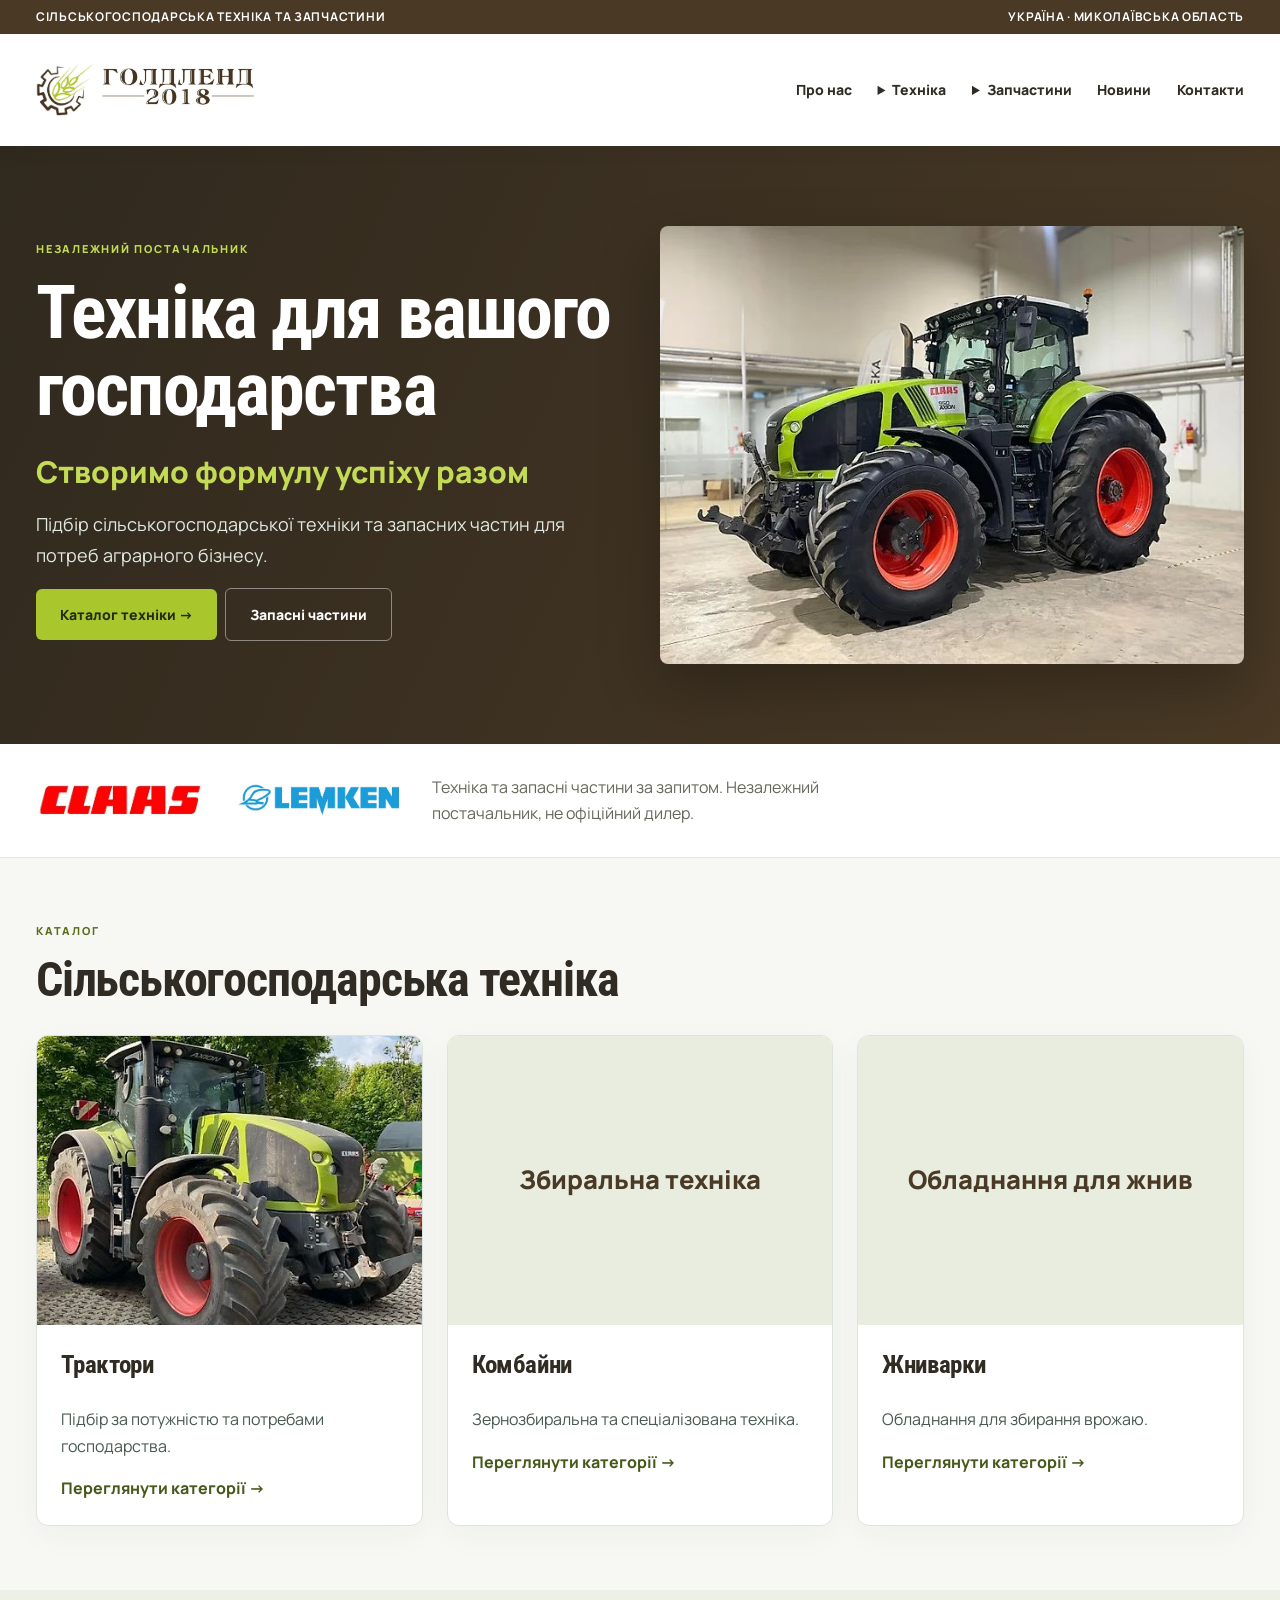
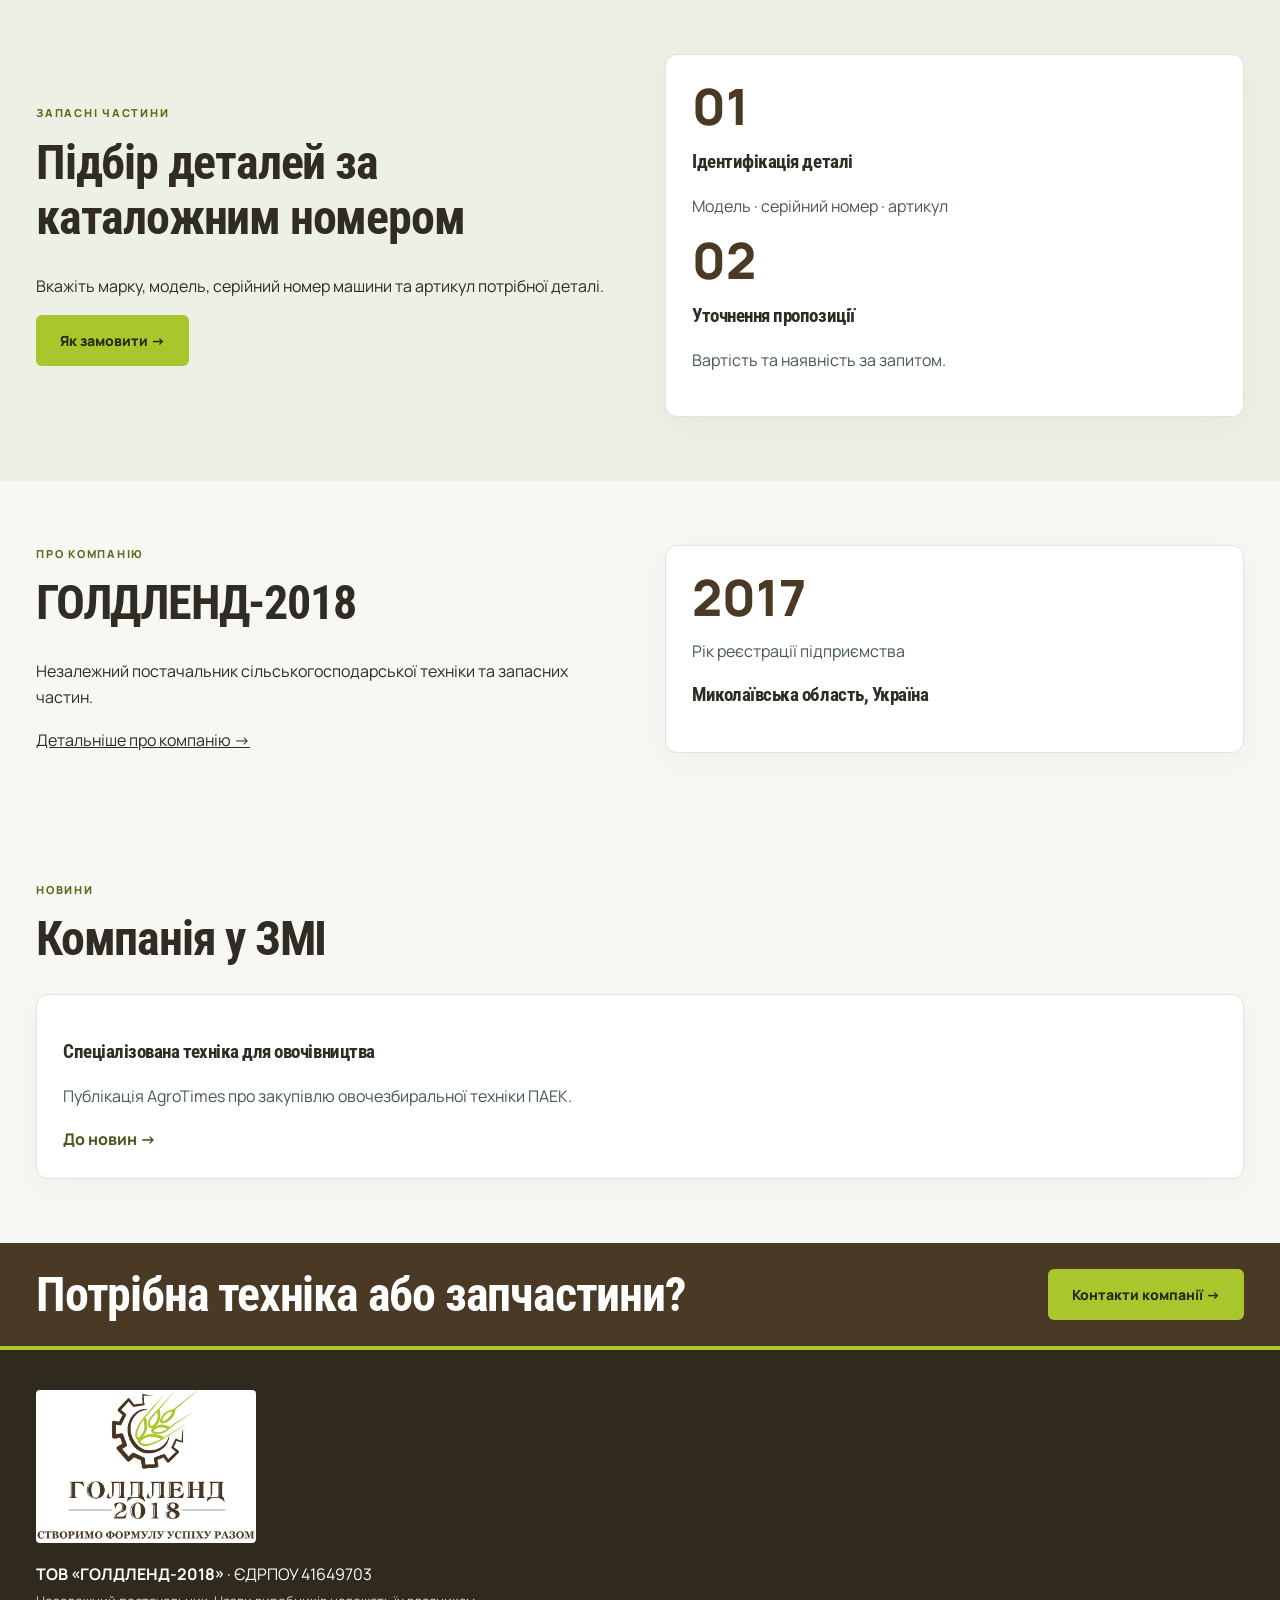
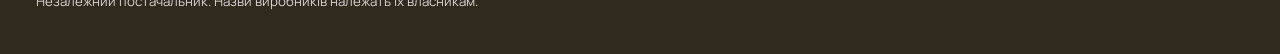
==== commit 50cf81ca: "Split spare parts navigation into CLAAS and LEMKEN" ====
--- a/index.html
+++ b/index.html
@@ -1 +1 @@
-<!doctype html><html lang="uk"><head><meta charset="utf-8"><meta name="viewport" content="width=device-width,initial-scale=1"><meta name="description" content="ГОЛДЛЕНД-2018 — незалежний постачальник сільськогосподарської техніки та запасних частин."><title>GOLDLAND-2018 | Сільськогосподарська техніка</title><link rel="stylesheet" href="css/site.css?v=20261126-4"></head><body><header><div class="top"><div class="wrap"><span>СІЛЬСЬКОГОСПОДАРСЬКА ТЕХНІКА ТА ЗАПЧАСТИНИ</span><span>УКРАЇНА · МИКОЛАЇВСЬКА ОБЛАСТЬ</span></div></div><nav class="wrap"><a class="logo" href="index.html">GOLDLAND<span style="color:#b39449">-2018</span><small>AGRICULTURAL EQUIPMENT</small></a><a href="about.html">Про нас</a><details><summary>Техніка</summary><div class="menu"><a href="equipment.html">Уся техніка</a><a href="equipment.html#tractors">Трактори</a><a href="equipment.html#combines">Комбайни</a><a href="equipment.html#headers">Жниварки</a></div></details><a href="parts.html">Запчастини</a><a href="news.html">Новини</a><a href="contacts.html">Контакти</a></nav></header><main><section class="hero"><div class="wrap"><div><div class="eyebrow">НЕЗАЛЕЖНИЙ ПОСТАЧАЛЬНИК</div><h1>Техніка для вашого господарства</h1><div class="brand-slogan">Створимо формулу успіху разом</div><p>Підбір сільськогосподарської техніки та запасних частин для потреб аграрного бізнесу.</p><a class="btn" href="equipment.html">Каталог техніки →</a><a class="btn alt" href="parts.html">Запасні частини</a></div><img src="assets/catalog/950-2019/01.webp" alt="CLAAS AXION 950 — трактор з каталогу"></div></section><section class="wrap brand-strip" aria-label="Марки техніки"><img class="manufacturer-mark" src="assets/catalog/brand/claas.jpg" alt="CLAAS" width="170" height="65"><img class="manufacturer-mark" src="assets/catalog/brand/lemken.jpg" alt="LEMKEN" width="170" height="65"><p>Техніка та запасні частини за запитом. Незалежний постачальник, не офіційний дилер.</p></section><section class="wrap section"><div class="eyebrow">КАТАЛОГ</div><h2>Сільськогосподарська техніка</h2><div class="cards"><article class="card machine"><img src="assets/catalog/930/01.webp" alt="CLAAS AXION 930"><div class="body"><h3>Трактори</h3><p>Підбір за потужністю та потребами господарства.</p><a href="equipment.html">Переглянути категорії →</a></div></article><article class="card machine"><div class="category-label">Збиральна техніка</div><div class="body"><h3>Комбайни</h3><p>Зернозбиральна та спеціалізована техніка.</p><a href="equipment.html#combines">Переглянути категорії →</a></div></article><article class="card machine"><div class="category-label">Обладнання для жнив</div><div class="body"><h3>Жниварки</h3><p>Обладнання для збирання врожаю.</p><a href="equipment.html#headers">Переглянути категорії →</a></div></article></div></section><section class="band"><div class="wrap section split"><div><div class="eyebrow">ЗАПАСНІ ЧАСТИНИ</div><h2>Підбір деталей за каталожним номером</h2><p>Вкажіть марку, модель, серійний номер машини та артикул потрібної деталі.</p><a class="btn" href="parts.html">Як замовити →</a></div><div class="card"><div class="number">01</div><h3>Ідентифікація деталі</h3><p>Модель · серійний номер · артикул</p><div class="number">02</div><h3>Уточнення пропозиції</h3><p>Вартість та наявність за запитом.</p></div></div></section><section class="wrap section split"><div><div class="eyebrow">ПРО КОМПАНІЮ</div><h2>ГОЛДЛЕНД-2018</h2><p>Незалежний постачальник сільськогосподарської техніки та запасних частин.</p><a href="about.html">Детальніше про компанію →</a></div><div class="card"><div class="number">2017</div><p>Рік реєстрації підприємства</p><h3>Миколаївська область, Україна</h3></div></section><section class="wrap section"><div class="eyebrow">НОВИНИ</div><h2>Компанія у ЗМІ</h2><div class="card"><h3>Спеціалізована техніка для овочівництва</h3><p>Публікація AgroTimes про закупівлю овочезбиральної техніки ПАЕК.</p><a href="news.html">До новин →</a></div></section><section class="cta"><div class="wrap"><h2>Потрібна техніка або запчастини?</h2><a class="btn" href="contacts.html">Контакти компанії →</a></div></section></main><footer><div class="wrap"><img class="footer-brand" src="assets/catalog/brand/goldland-logo.jpg" alt="ГОЛДЛЕНД 2018"><strong>ТОВ «ГОЛДЛЕНД-2018»</strong> · ЄДРПОУ 41649703<br><small>Незалежний постачальник. Назви виробників належать їх власникам.</small></div></footer></body></html>+<!doctype html><html lang="uk"><head><meta charset="utf-8"><meta name="viewport" content="width=device-width,initial-scale=1"><meta name="description" content="ГОЛДЛЕНД-2018 — незалежний постачальник сільськогосподарської техніки та запасних частин."><title>GOLDLAND-2018 | Сільськогосподарська техніка</title><link rel="stylesheet" href="css/site.css?v=20261126-4"></head><body><header><div class="top"><div class="wrap"><span>СІЛЬСЬКОГОСПОДАРСЬКА ТЕХНІКА ТА ЗАПЧАСТИНИ</span><span>УКРАЇНА · МИКОЛАЇВСЬКА ОБЛАСТЬ</span></div></div><nav class="wrap"><a class="logo" href="index.html">GOLDLAND<span style="color:#b39449">-2018</span><small>AGRICULTURAL EQUIPMENT</small></a><a href="about.html">Про нас</a><details><summary>Техніка</summary><div class="menu"><a href="equipment.html">Уся техніка</a><a href="equipment.html#tractors">Трактори</a><a href="equipment.html#combines">Комбайни</a><a href="equipment.html#headers">Жниварки</a></div></details><details><summary>Запчастини</summary><div class="menu"><a href="parts.html">Усі запчастини</a><a href="parts.html#claas">CLAAS</a><a href="parts.html#lemken">LEMKEN</a></div></details><a href="news.html">Новини</a><a href="contacts.html">Контакти</a></nav></header><main><section class="hero"><div class="wrap"><div><div class="eyebrow">НЕЗАЛЕЖНИЙ ПОСТАЧАЛЬНИК</div><h1>Техніка для вашого господарства</h1><div class="brand-slogan">Створимо формулу успіху разом</div><p>Підбір сільськогосподарської техніки та запасних частин для потреб аграрного бізнесу.</p><a class="btn" href="equipment.html">Каталог техніки →</a><a class="btn alt" href="parts.html">Запасні частини</a></div><img src="assets/catalog/950-2019/01.webp" alt="CLAAS AXION 950 — трактор з каталогу"></div></section><section class="wrap brand-strip" aria-label="Марки техніки"><img class="manufacturer-mark" src="assets/catalog/brand/claas.jpg" alt="CLAAS" width="170" height="65"><img class="manufacturer-mark" src="assets/catalog/brand/lemken.jpg" alt="LEMKEN" width="170" height="65"><p>Техніка та запасні частини за запитом. Незалежний постачальник, не офіційний дилер.</p></section><section class="wrap section"><div class="eyebrow">КАТАЛОГ</div><h2>Сільськогосподарська техніка</h2><div class="cards"><article class="card machine"><img src="assets/catalog/930/01.webp" alt="CLAAS AXION 930"><div class="body"><h3>Трактори</h3><p>Підбір за потужністю та потребами господарства.</p><a href="equipment.html">Переглянути категорії →</a></div></article><article class="card machine"><div class="category-label">Збиральна техніка</div><div class="body"><h3>Комбайни</h3><p>Зернозбиральна та спеціалізована техніка.</p><a href="equipment.html#combines">Переглянути категорії →</a></div></article><article class="card machine"><div class="category-label">Обладнання для жнив</div><div class="body"><h3>Жниварки</h3><p>Обладнання для збирання врожаю.</p><a href="equipment.html#headers">Переглянути категорії →</a></div></article></div></section><section class="band"><div class="wrap section split"><div><div class="eyebrow">ЗАПАСНІ ЧАСТИНИ</div><h2>Підбір деталей за каталожним номером</h2><p>Вкажіть марку, модель, серійний номер машини та артикул потрібної деталі.</p><a class="btn" href="parts.html">Як замовити →</a></div><div class="card"><div class="number">01</div><h3>Ідентифікація деталі</h3><p>Модель · серійний номер · артикул</p><div class="number">02</div><h3>Уточнення пропозиції</h3><p>Вартість та наявність за запитом.</p></div></div></section><section class="wrap section split"><div><div class="eyebrow">ПРО КОМПАНІЮ</div><h2>ГОЛДЛЕНД-2018</h2><p>Незалежний постачальник сільськогосподарської техніки та запасних частин.</p><a href="about.html">Детальніше про компанію →</a></div><div class="card"><div class="number">2017</div><p>Рік реєстрації підприємства</p><h3>Миколаївська область, Україна</h3></div></section><section class="wrap section"><div class="eyebrow">НОВИНИ</div><h2>Компанія у ЗМІ</h2><div class="card"><h3>Спеціалізована техніка для овочівництва</h3><p>Публікація AgroTimes про закупівлю овочезбиральної техніки ПАЕК.</p><a href="news.html">До новин →</a></div></section><section class="cta"><div class="wrap"><h2>Потрібна техніка або запчастини?</h2><a class="btn" href="contacts.html">Контакти компанії →</a></div></section></main><footer><div class="wrap"><img class="footer-brand" src="assets/catalog/brand/goldland-logo.jpg" alt="ГОЛДЛЕНД 2018"><strong>ТОВ «ГОЛДЛЕНД-2018»</strong> · ЄДРПОУ 41649703<br><small>Незалежний постачальник. Назви виробників належать їх власникам.</small></div></footer></body></html>
